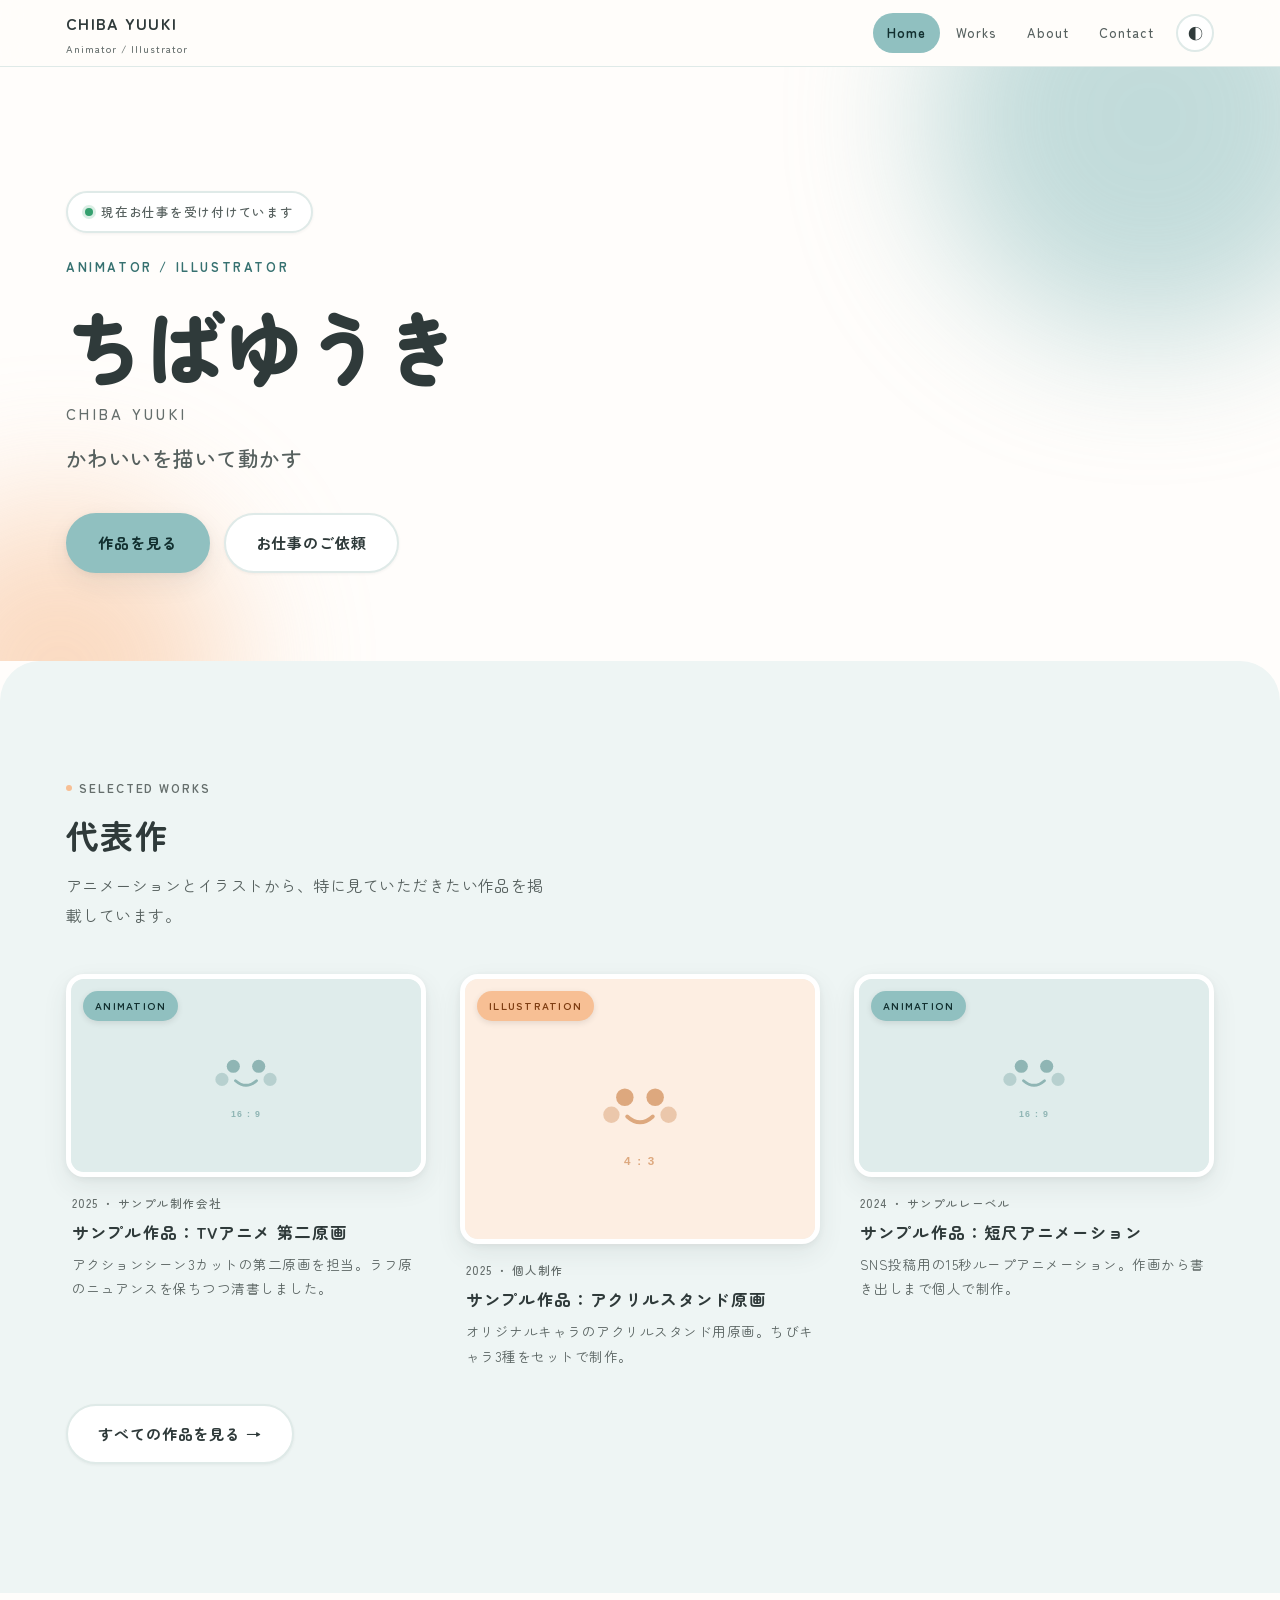
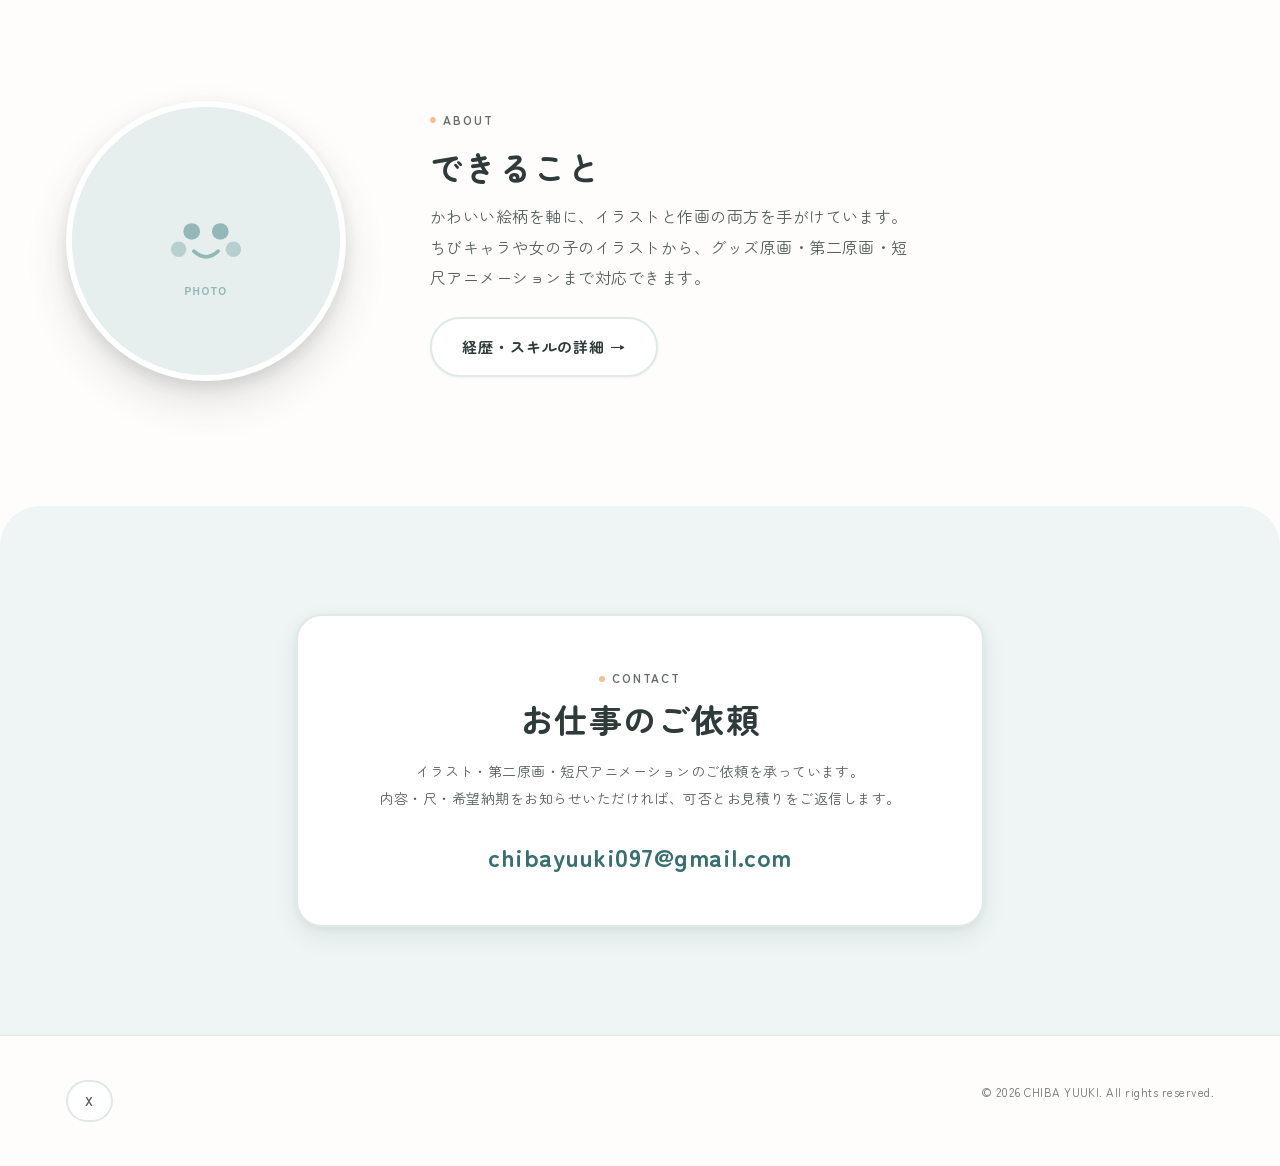
==== index.html @ 4eae8f06 "自己紹介の1段落削除と、スキル欄の見直し - About の「大事にしているのは…」の段落を削除（3段落構成に） - イラスト欄を「ちびキャラ / 女の子イラスト / グッズ原画 / アイコン・SNS" ====
<!DOCTYPE html>
<html lang="ja">
<head>
<meta charset="UTF-8">
<meta name="viewport" content="width=device-width, initial-scale=1">
<title>ちばゆうき | アニメーター・イラストレーター</title>
<meta name="description" content="アニメーター・イラストレーター ちばゆうきのポートフォリオ。ちびキャラ・女の子イラストを軸に、作画とイラストの両面で制作しています。">
<!-- OGP：公開前に URL と画像パスを実際のものへ差し替えてください -->
<meta property="og:type" content="website">
<meta property="og:title" content="ちばゆうき | アニメーター・イラストレーター">
<meta property="og:description" content="ちびキャラ・女の子イラストを軸に、作画とイラストの両面で制作しています。">
<meta property="og:image" content="assets/img/og-image.jpg">
<meta name="twitter:card" content="summary_large_image">
<link rel="preconnect" href="https://fonts.googleapis.com">
<link rel="preconnect" href="https://fonts.gstatic.com" crossorigin>
<link href="https://fonts.googleapis.com/css2?family=Zen+Maru+Gothic:wght@400;500;700;900&display=swap" rel="stylesheet">
<link rel="stylesheet" href="assets/css/style.css">
</head>
<body data-page="home">

<header class="site-header">
  <div class="wrap site-header__inner">
    <a class="logo" href="index.html"><span data-site="name">CHIBA YUUKI</span><small data-site="role">Animator / Illustrator</small></a>
    <div class="header-tools">
      <nav class="nav" id="nav">
        <a href="index.html" aria-current="page">Home</a>
        <a href="works.html">Works</a>
        <a href="about.html">About</a>
        <a href="contact.html">Contact</a>
      </nav>
      <button class="icon-btn" data-action="toggle-theme" aria-label="配色を切り替える" title="配色を切り替える">◐</button>
      <button class="icon-btn nav-toggle" data-action="toggle-nav" aria-label="メニューを開く" aria-expanded="false" aria-controls="nav">≡</button>
    </div>
  </div>
</header>

<main>

  <!-- ===== ヒーロー ===== -->
  <section class="hero">
    <div class="wrap">
      <span class="badge" data-available="true">現在お仕事を受け付けています</span>
      <p class="hero__role" data-site="role">Animator / Illustrator</p>
      <h1 class="hero__name"><span data-site="nameJa">ちばゆうき</span><small data-site="name">CHIBA YUUKI</small></h1>
      <p class="hero__tagline" data-site="tagline">かわいいを描いて動かす</p>
      <div class="hero__actions">
        <a class="btn" href="works.html">作品を見る</a>
        <a class="btn btn--ghost" href="contact.html">お仕事のご依頼</a>
      </div>
    </div>
  </section>

  <!-- ===== 代表作 ===== -->
  <section class="section section--sub">
    <div class="wrap">
      <p class="eyebrow">Selected Works</p>
      <h2 class="section-title">代表作</h2>
      <p class="section-lead">アニメーションとイラストから、特に見ていただきたい作品を掲載しています。</p>
      <div class="grid" id="featured-grid"></div>
      <p style="margin-top:36px"><a class="btn btn--ghost" href="works.html">すべての作品を見る →</a></p>
    </div>
  </section>

  <!-- ===== プロフィール抜粋 ===== -->
  <section class="section">
    <div class="wrap two-col">
      <img class="portrait" src="assets/img/placeholder-1x1.svg" alt="プロフィール写真またはアイコン">
      <div>
        <p class="eyebrow">About</p>
        <h2 class="section-title">できること</h2>
        <p class="section-lead" style="margin-bottom:24px">
          かわいい絵柄を軸に、イラストと作画の両方を手がけています。
          ちびキャラや女の子のイラストから、グッズ原画・第二原画・短尺アニメーションまで対応できます。
        </p>
        <p><a class="btn btn--ghost" href="about.html">経歴・スキルの詳細 →</a></p>
      </div>
    </div>
  </section>

  <!-- ===== 依頼への導線 ===== -->
  <section class="section section--sub">
    <div class="wrap" style="max-width:720px">
      <div class="contact-card" style="text-align:center">
        <p class="eyebrow" style="margin-bottom:6px">Contact</p>
        <h2 class="section-title" style="margin-bottom:14px">お仕事のご依頼</h2>
        <p style="color:var(--fg-muted);font-size:14px">
          イラスト・第二原画・短尺アニメーションのご依頼を承っています。<br>
          内容・尺・希望納期をお知らせいただければ、可否とお見積りをご返信します。
        </p>
        <p style="margin:22px 0 0"><a class="mail" href="mailto:chibayuuki097@gmail.com" data-site="email">chibayuuki097@gmail.com</a></p>
      </div>
    </div>
  </section>

</main>

<footer class="site-footer">
  <div class="wrap site-footer__inner">
    <div class="socials" data-socials></div>
    <p class="copyright">&copy; <span data-year>2026</span> <span data-site="name">CHIBA YUUKI</span>. All rights reserved.</p>
  </div>
</footer>

<script src="assets/js/data.js"></script>
<script src="assets/js/main.js"></script>
</body>
</html>
---- assets/css/style.css ----
/* =====================================================================
   ポートフォリオ雛形 スタイルシート
   ---------------------------------------------------------------------
   配色は下の :root にある変数を書き換えるだけで全体が変わります。
   フォントは Zen Maru Gothic（丸ゴシック）。各HTMLの <head> で読み込み。
   ===================================================================== */

/* ---------- 1. カラートークン（ライト = 既定） ---------- */
:root {
  --bg:            #fffdfb;   /* ほんのり暖かい白 */
  --bg-sub:        #eef5f4;   /* 青緑を薄めたセクション背景 */
  --bg-elev:       #ffffff;
  --fg:            #2f3a3a;   /* 線画の黒に寄せた、青緑がかった濃色 */
  --fg-muted:      #57615f;
  --fg-faint:      #656e6c;
  --border:        #dfeae8;
  --sticker:       #ffffff;   /* 白フチ。作品のステッカー表現に合わせた縁取り */

  /* ★ 差し色。--accent は X のヘッダーから取った実際のブランドカラー。
     用途ごとに濃度を分けている。変えるときは必ずセットで変更すること。
     淡い色をそのまま文字に使うと読めなくなるため（白地で約1.9:1）分離している。 */
  --accent:        #90c0c0;   /* くすんだ青緑：ボタンの塗り、枠線 */
  --accent-text:   #367170;   /* 同系の濃色：リンク・見出しの文字 */
  --accent-fg:     #123030;   /* --accent の上に乗る文字 */
  --accent-2:      #f7bf94;   /* 差し色2：温かいオレンジ（塗り用） */
  --accent-2-text: #7e3d12;   /* 同系の濃色：オレンジの上に乗る文字 */

  --shadow:      0 2px 6px rgba(47,58,58,.06), 0 10px 26px rgba(47,58,58,.08);
  --shadow-lift: 0 6px 14px rgba(47,58,58,.11), 0 20px 40px rgba(47,58,58,.15);

  --font-sans: "Zen Maru Gothic", "Hiragino Maru Gothic ProN", "ヒラギノ丸ゴ ProN",
               "M PLUS Rounded 1c", "Hiragino Kaku Gothic ProN", "Hiragino Sans",
               "Noto Sans JP", Meiryo, sans-serif;

  --max:  1180px;
  --gap:  clamp(18px, 3vw, 34px);
  --radius:      18px;   /* カード・パネル */
  --radius-sm:   12px;   /* 小さめの箱 */
  --radius-pill: 999px;  /* ボタン・タグ */
}

/* ---------- 2. カラートークン（ダーク） ---------- */
@media (prefers-color-scheme: dark) {
  :root:not([data-theme="light"]) {
    --bg:            #1d2323;
    --bg-sub:        #252d2d;
    --bg-elev:       #2a3333;
    --fg:            #eef4f3;
    --fg-muted:      #b3c0be;
    --fg-faint:      #93a09e;
    --border:        #3a4544;
    --sticker:       #ffffff;
    --accent:        #7fb2b2;
    --accent-text:   #9ed0cf;
    --accent-fg:     #123030;
    --accent-2:      #f0b787;
    --accent-2-text: #3d1c05;
    --shadow:      0 2px 6px rgba(0,0,0,.32), 0 10px 26px rgba(0,0,0,.40);
    --shadow-lift: 0 6px 14px rgba(0,0,0,.38), 0 20px 40px rgba(0,0,0,.48);
  }
}
:root[data-theme="dark"] {
  --bg:            #1d2323;
  --bg-sub:        #252d2d;
  --bg-elev:       #2a3333;
  --fg:            #eef4f3;
  --fg-muted:      #b3c0be;
  --fg-faint:      #93a09e;
  --border:        #3a4544;
  --sticker:       #ffffff;
  --accent:        #7fb2b2;
  --accent-text:   #9ed0cf;
  --accent-fg:     #123030;
  --accent-2:      #f0b787;
  --accent-2-text: #3d1c05;
  --shadow:      0 2px 6px rgba(0,0,0,.32), 0 10px 26px rgba(0,0,0,.40);
  --shadow-lift: 0 6px 14px rgba(0,0,0,.38), 0 20px 40px rgba(0,0,0,.48);
}

/* ---------- 3. ベース ---------- */
*, *::before, *::after { box-sizing: border-box; }
html { scroll-behavior: smooth; -webkit-text-size-adjust: 100%; }
body {
  margin: 0;
  background: var(--bg);
  color: var(--fg);
  font-family: var(--font-sans);
  font-size: 16px;
  font-weight: 400;
  line-height: 1.9;
  letter-spacing: .03em;
  -webkit-font-smoothing: antialiased;
  display: flex;
  flex-direction: column;
  min-height: 100vh;
}
main { flex: 1; }
img, video { max-width: 100%; height: auto; display: block; }
a { color: inherit; text-decoration: none; }
h1, h2, h3, h4 { line-height: 1.45; letter-spacing: .04em; margin: 0; font-weight: 700; }
p { margin: 0 0 1.3em; }
ul, ol { margin: 0; padding: 0; list-style: none; }
:focus-visible { outline: 2.5px solid var(--accent-text); outline-offset: 3px; border-radius: 4px; }

.wrap { width: 100%; max-width: var(--max); margin-inline: auto; padding-inline: 16px; }
.section { padding-block: clamp(60px, 9vw, 108px); }
/* 淡水色のセクションは上の角を丸めて、紙を重ねたような見え方にする */
.section--sub { background: var(--bg-sub); border-radius: 40px 40px 0 0; }

.eyebrow {
  display: inline-flex; align-items: center; gap: 7px;
  font-size: 12px; letter-spacing: .16em; text-transform: uppercase;
  color: var(--fg-faint); margin: 0 0 12px; font-weight: 700;
}
.eyebrow::before {
  content: ""; width: 6px; height: 6px; border-radius: 50%;
  background: var(--accent-2); flex: none;
}
.section-title { font-size: clamp(23px, 3.4vw, 33px); margin: 0 0 10px; }
.section-lead { color: var(--fg-muted); max-width: 60ch; margin: 0 0 clamp(28px,4vw,44px); }

/* ---------- ボタン ---------- */
.btn {
  display: inline-flex; align-items: center; gap: 8px;
  padding: 14px 30px; border-radius: var(--radius-pill);
  border: 2px solid var(--accent); background: var(--accent); color: var(--accent-fg);
  font-family: inherit; font-size: 15px; font-weight: 700; letter-spacing: .06em;
  box-shadow: var(--shadow);
  cursor: pointer; transition: transform .22s cubic-bezier(.34,1.3,.5,1), box-shadow .22s;
}
.btn:hover { transform: translateY(-3px); box-shadow: var(--shadow-lift); }
.btn:active { transform: translateY(-1px); }
.btn--ghost {
  background: var(--bg-elev); color: var(--fg); border-color: var(--border);
  box-shadow: 0 1px 3px rgba(47,58,58,.06);
}
.btn--ghost:hover { border-color: var(--accent); box-shadow: var(--shadow); }

/* ---------- 4. ヘッダー ---------- */
.site-header {
  position: sticky; top: 0; z-index: 50;
  background: var(--bg);
  border-bottom: 1px solid var(--border);
}
@supports (backdrop-filter: blur(1px)) {
  .site-header {
    background: color-mix(in srgb, var(--bg) 82%, transparent);
    backdrop-filter: saturate(170%) blur(14px);
  }
}
.site-header__inner {
  display: flex; align-items: center; justify-content: space-between;
  gap: 16px; height: 66px;
}
.logo { font-size: 16px; font-weight: 700; letter-spacing: .08em; }
.logo small { display: block; font-size: 10px; letter-spacing: .1em; color: var(--fg-faint); font-weight: 500; }
.header-tools { display: flex; align-items: center; gap: 8px; }
.nav { display: flex; align-items: center; gap: 2px; }
.nav a {
  padding: 8px 14px; font-size: 13px; font-weight: 500; letter-spacing: .08em;
  color: var(--fg-muted); border-radius: var(--radius-pill); transition: color .18s, background .18s;
}
.nav a:hover { color: var(--accent-text); background: var(--bg-sub); }
.nav a[aria-current="page"] { color: var(--accent-fg); background: var(--accent); font-weight: 700; }
.icon-btn {
  display: grid; place-items: center; width: 38px; height: 38px; flex: none;
  border: 2px solid var(--border); border-radius: 50%;
  background: var(--bg-elev); color: var(--fg); cursor: pointer; font-size: 15px; line-height: 1;
  transition: border-color .18s, transform .18s;
}
.icon-btn:hover { border-color: var(--accent); transform: rotate(-12deg); }
.nav-toggle { display: none; }
.nav-toggle:hover { transform: none; }

@media (max-width: 720px) {
  .nav-toggle { display: grid; }
  .nav {
    position: fixed; inset: 66px 0 auto 0;
    flex-direction: column; align-items: stretch; gap: 4px;
    background: var(--bg); border-bottom: 1px solid var(--border);
    border-radius: 0 0 26px 26px;
    padding: 14px 16px 22px; box-shadow: var(--shadow-lift);
    transform: translateY(-10px); opacity: 0; pointer-events: none; transition: .22s;
  }
  .nav[data-open="true"] { transform: none; opacity: 1; pointer-events: auto; }
  .nav a { padding: 14px 18px; font-size: 15px; border-radius: var(--radius-sm); }
}

/* ---------- 5. ヒーロー ---------- */
.hero {
  position: relative; overflow: hidden;
  padding-block: clamp(56px, 11vw, 124px) clamp(48px, 8vw, 88px);
}
/* 背景のふんわりした光。水色とピンクを1つずつ置く */
.hero::before, .hero::after {
  content: ""; position: absolute; border-radius: 50%;
  filter: blur(70px); opacity: .55; pointer-events: none;
}
.hero::before { width: 440px; height: 440px; background: var(--accent);   top: -170px; right: -90px; }
.hero::after  { width: 340px; height: 340px; background: var(--accent-2); bottom: -180px; left: -110px; }
@media (prefers-color-scheme: dark) {
  :root:not([data-theme="light"]) .hero::before,
  :root:not([data-theme="light"]) .hero::after { opacity: .26; }
}
:root[data-theme="dark"] .hero::before,
:root[data-theme="dark"] .hero::after { opacity: .26; }
.hero > .wrap { position: relative; z-index: 1; }

.hero__name { font-size: clamp(36px, 8.5vw, 78px); line-height: 1.2; letter-spacing: .02em; margin: 0 0 16px; font-weight: 900; }
.hero__name small {
  display: block; font-size: clamp(12px, 1.7vw, 15px); letter-spacing: .22em;
  color: var(--fg-faint); font-weight: 500; margin-top: 12px;
}
.hero__role {
  font-size: 13px; letter-spacing: .2em; text-transform: uppercase;
  color: var(--accent-text); font-weight: 700; margin: 0 0 20px;
}
.hero__tagline { font-size: clamp(17px, 2.3vw, 21px); color: var(--fg-muted); max-width: 46ch; margin: 0 0 34px; font-weight: 500; }
.hero__actions { display: flex; flex-wrap: wrap; gap: 14px; }
.badge {
  display: inline-flex; align-items: center; gap: 8px;
  font-size: 12.5px; font-weight: 500; letter-spacing: .06em; color: var(--fg-muted);
  background: var(--bg-elev); border: 2px solid var(--border);
  border-radius: var(--radius-pill); padding: 7px 17px; margin-bottom: 22px;
  box-shadow: 0 1px 3px rgba(47,58,58,.06);
}
.badge::before {
  content: ""; width: 8px; height: 8px; border-radius: 50%; background: #35a06f; flex: none;
  box-shadow: 0 0 0 3px rgba(53,160,111,.18);
}
.badge[data-available="false"]::before { background: var(--fg-faint); box-shadow: none; }

/* ---------- 6. 作品グリッド ---------- */
.filters { display: flex; flex-wrap: wrap; gap: 9px; margin-bottom: 30px; }
.filter {
  padding: 9px 21px; font-size: 13.5px; font-weight: 700; letter-spacing: .06em; font-family: inherit;
  border: 2px solid var(--border); border-radius: var(--radius-pill);
  background: var(--bg-elev); color: var(--fg-muted); cursor: pointer;
  transition: transform .2s cubic-bezier(.34,1.3,.5,1), border-color .2s, color .2s;
}
.filter:hover { color: var(--accent-text); border-color: var(--accent); transform: translateY(-2px); }
.filter[aria-pressed="true"] {
  background: var(--accent); color: var(--accent-fg); border-color: var(--accent);
  box-shadow: var(--shadow);
}

.grid { display: grid; gap: var(--gap); grid-template-columns: repeat(auto-fill, minmax(min(100%, 320px), 1fr)); }

.card { display: block; transition: transform .28s cubic-bezier(.34,1.25,.5,1); }
.card:hover { transform: translateY(-6px); }
.card__media {
  position: relative; overflow: hidden; border-radius: var(--radius);
  background: var(--bg-sub); aspect-ratio: 16 / 9;
  border: 5px solid var(--sticker);
  box-shadow: var(--shadow);
  transition: border-color .25s, box-shadow .25s;
}
.card:hover .card__media { border-color: var(--accent); box-shadow: var(--shadow-lift); }
.card[data-category="illustration"] .card__media { aspect-ratio: 4 / 3; }
.card__media img, .card__media video {
  width: 100%; height: 100%; object-fit: cover;
  transition: transform .55s cubic-bezier(.2,.7,.3,1);
}
.card__media video { position: absolute; inset: 0; opacity: 0; transition: opacity .3s; }
.card:hover .card__media img, .card:focus-visible .card__media img { transform: scale(1.05); }
.card:hover .card__media video[data-ready="true"] { opacity: 1; }
.card__type {
  position: absolute; left: 12px; top: 12px; z-index: 2;
  font-size: 10.5px; letter-spacing: .12em; font-weight: 700; text-transform: uppercase;
  background: var(--accent); color: var(--accent-fg);
  padding: 5px 12px; border-radius: var(--radius-pill);
  box-shadow: 0 2px 6px rgba(0,0,0,.10);
}
.card[data-category="illustration"] .card__type { background: var(--accent-2); color: var(--accent-2-text); }
.card__body { padding: 16px 6px 0; }
.card__meta { font-size: 11.5px; letter-spacing: .08em; color: var(--fg-faint); margin: 0 0 6px; font-weight: 500; }
.card__title { font-size: 16.5px; margin: 0 0 7px; transition: color .18s; }
.card:hover .card__title { color: var(--accent-text); }
.card__summary { font-size: 13.5px; color: var(--fg-muted); line-height: 1.8; margin: 0; }

.empty { color: var(--fg-muted); padding: 40px 0; }

/* ---------- 7. 作品詳細 ---------- */
.detail__head { padding-block: clamp(32px, 6vw, 60px) 28px; }
.back {
  display: inline-block; font-size: 13px; font-weight: 700; letter-spacing: .08em;
  color: var(--fg-muted); margin-bottom: 22px;
  padding: 7px 18px; border-radius: var(--radius-pill);
  background: var(--bg-sub); transition: color .18s, transform .18s;
}
.back:hover { color: var(--accent-text); transform: translateX(-3px); }
.detail__title { font-size: clamp(26px, 4.6vw, 44px); margin: 0 0 16px; font-weight: 900; }
.detail__tags { display: flex; flex-wrap: wrap; gap: 8px; margin-top: 20px; }
.tag {
  font-size: 11.5px; font-weight: 500; letter-spacing: .06em; color: var(--fg-muted);
  background: var(--bg-sub); border-radius: var(--radius-pill); padding: 5px 14px;
}

.player {
  position: relative; width: 100%; aspect-ratio: 16 / 9; background: #000;
  border-radius: var(--radius); overflow: hidden;
  border: 5px solid var(--sticker); box-shadow: var(--shadow);
}
.player iframe, .player video { position: absolute; inset: 0; width: 100%; height: 100%; border: 0; }
.player--empty {
  display: grid; place-items: center; background: var(--bg-sub);
  color: var(--fg-faint); font-size: 13px; text-align: center; padding: 20px;
}

.detail__layout { display: grid; gap: clamp(28px, 5vw, 56px); grid-template-columns: minmax(0,1fr); align-items: start; }
@media (min-width: 900px) { .detail__layout { grid-template-columns: minmax(0,1fr) 290px; } }

.spec {
  margin: 0; background: var(--bg-sub);
  border-radius: var(--radius); padding: 8px 22px;
}
.spec > div {
  display: grid; grid-template-columns: 92px 1fr; gap: 12px;
  padding: 14px 0; border-bottom: 1px solid var(--border); font-size: 14px;
}
.spec > div:last-child { border-bottom: 0; }
.spec dt { color: var(--fg-faint); font-size: 12px; letter-spacing: .08em; margin: 0; font-weight: 700; }
.spec dd { margin: 0; }

.stills { display: grid; gap: 16px; margin-top: 30px; }
.stills img { width: 100%; border-radius: var(--radius); border: 5px solid var(--sticker); box-shadow: var(--shadow); }

.credit { font-size: 11.5px; color: var(--fg-faint); margin-top: 30px; }

.pager {
  display: flex; justify-content: space-between; gap: 16px;
  border-top: 1px solid var(--border); padding-top: 26px;
  margin-top: clamp(40px, 6vw, 72px); font-size: 13.5px; font-weight: 500;
}
.pager a { color: var(--fg-muted); transition: color .18s; }
.pager a:hover { color: var(--accent-text); }

/* ---------- 8. プロフィール / 連絡 ---------- */
.two-col { display: grid; gap: clamp(28px, 5vw, 64px); grid-template-columns: minmax(0,1fr); align-items: start; }
@media (min-width: 860px) { .two-col { grid-template-columns: 300px minmax(0,1fr); } }

/* 丸いプロフィール画像。四角より柔らかく見える */
.portrait {
  width: 100%; max-width: 280px; aspect-ratio: 1; object-fit: cover;
  border-radius: 50%; border: 6px solid var(--sticker);
  background: var(--bg-sub); box-shadow: var(--shadow-lift);
}

.skill-group { margin-bottom: 28px; }
.skill-group h3 {
  font-size: 12px; letter-spacing: .12em; color: var(--fg-faint);
  margin: 0 0 12px; text-transform: uppercase; font-weight: 700;
}
.chips { display: flex; flex-wrap: wrap; gap: 9px; }
.chip {
  font-size: 13.5px; font-weight: 500;
  border: 2px solid var(--border); border-radius: var(--radius-pill);
  padding: 7px 17px; background: var(--bg-elev);
  transition: border-color .18s, transform .18s;
}
.chip:hover { border-color: var(--accent); transform: translateY(-2px); }

.timeline li {
  display: grid; grid-template-columns: 92px 1fr; gap: 16px;
  padding: 16px 0; border-bottom: 1px solid var(--border); font-size: 14px;
}
.timeline li:last-child { border-bottom: 0; }
.timeline b { color: var(--accent-text); font-weight: 700; font-size: 13px; letter-spacing: .06em; }

.contact-card {
  border: 2px solid var(--border); border-radius: 26px;
  background: var(--bg-elev); padding: clamp(26px, 4vw, 44px); box-shadow: var(--shadow);
}
.mail {
  display: inline-block;
  font-size: clamp(16px, 2.8vw, 25px); font-weight: 700; word-break: break-all;
  color: var(--accent-text); transition: transform .2s;
}
.mail:hover { transform: translateY(-2px); }
.steps { counter-reset: s; margin-top: 10px; }
.steps li { counter-increment: s; position: relative; padding-left: 46px; margin-bottom: 20px; color: var(--fg-muted); font-size: 14px; }
.steps li::before {
  content: counter(s); position: absolute; left: 0; top: 2px;
  width: 30px; height: 30px; display: grid; place-items: center;
  border-radius: 50%; background: var(--accent-2); color: var(--accent-2-text);
  font-size: 13px; font-weight: 700;
}
.steps li b { color: var(--fg); display: block; font-size: 15px; }

.note {
  font-size: 13.5px; color: var(--fg-muted);
  background: var(--bg-sub); border-radius: var(--radius-sm);
  padding: 14px 18px;
}

/* ---------- 9. フッター ---------- */
.site-footer { border-top: 1px solid var(--border); padding-block: 44px; }
.site-footer__inner { display: flex; flex-wrap: wrap; gap: 18px; justify-content: space-between; align-items: center; }
.socials { display: flex; flex-wrap: wrap; gap: 8px; }
.socials a {
  font-size: 12.5px; font-weight: 700; letter-spacing: .06em; color: var(--fg-muted);
  border: 2px solid var(--border); border-radius: var(--radius-pill); padding: 7px 17px;
  background: var(--bg-elev);
  transition: color .18s, border-color .18s, transform .18s;
}
.socials a:hover { color: var(--accent-text); border-color: var(--accent); transform: translateY(-2px); }
.copyright { font-size: 11.5px; color: var(--fg-faint); }

@media (prefers-reduced-motion: reduce) {
  *, *::before, *::after { animation-duration: .01ms !important; transition-duration: .01ms !important; scroll-behavior: auto !important; }
}
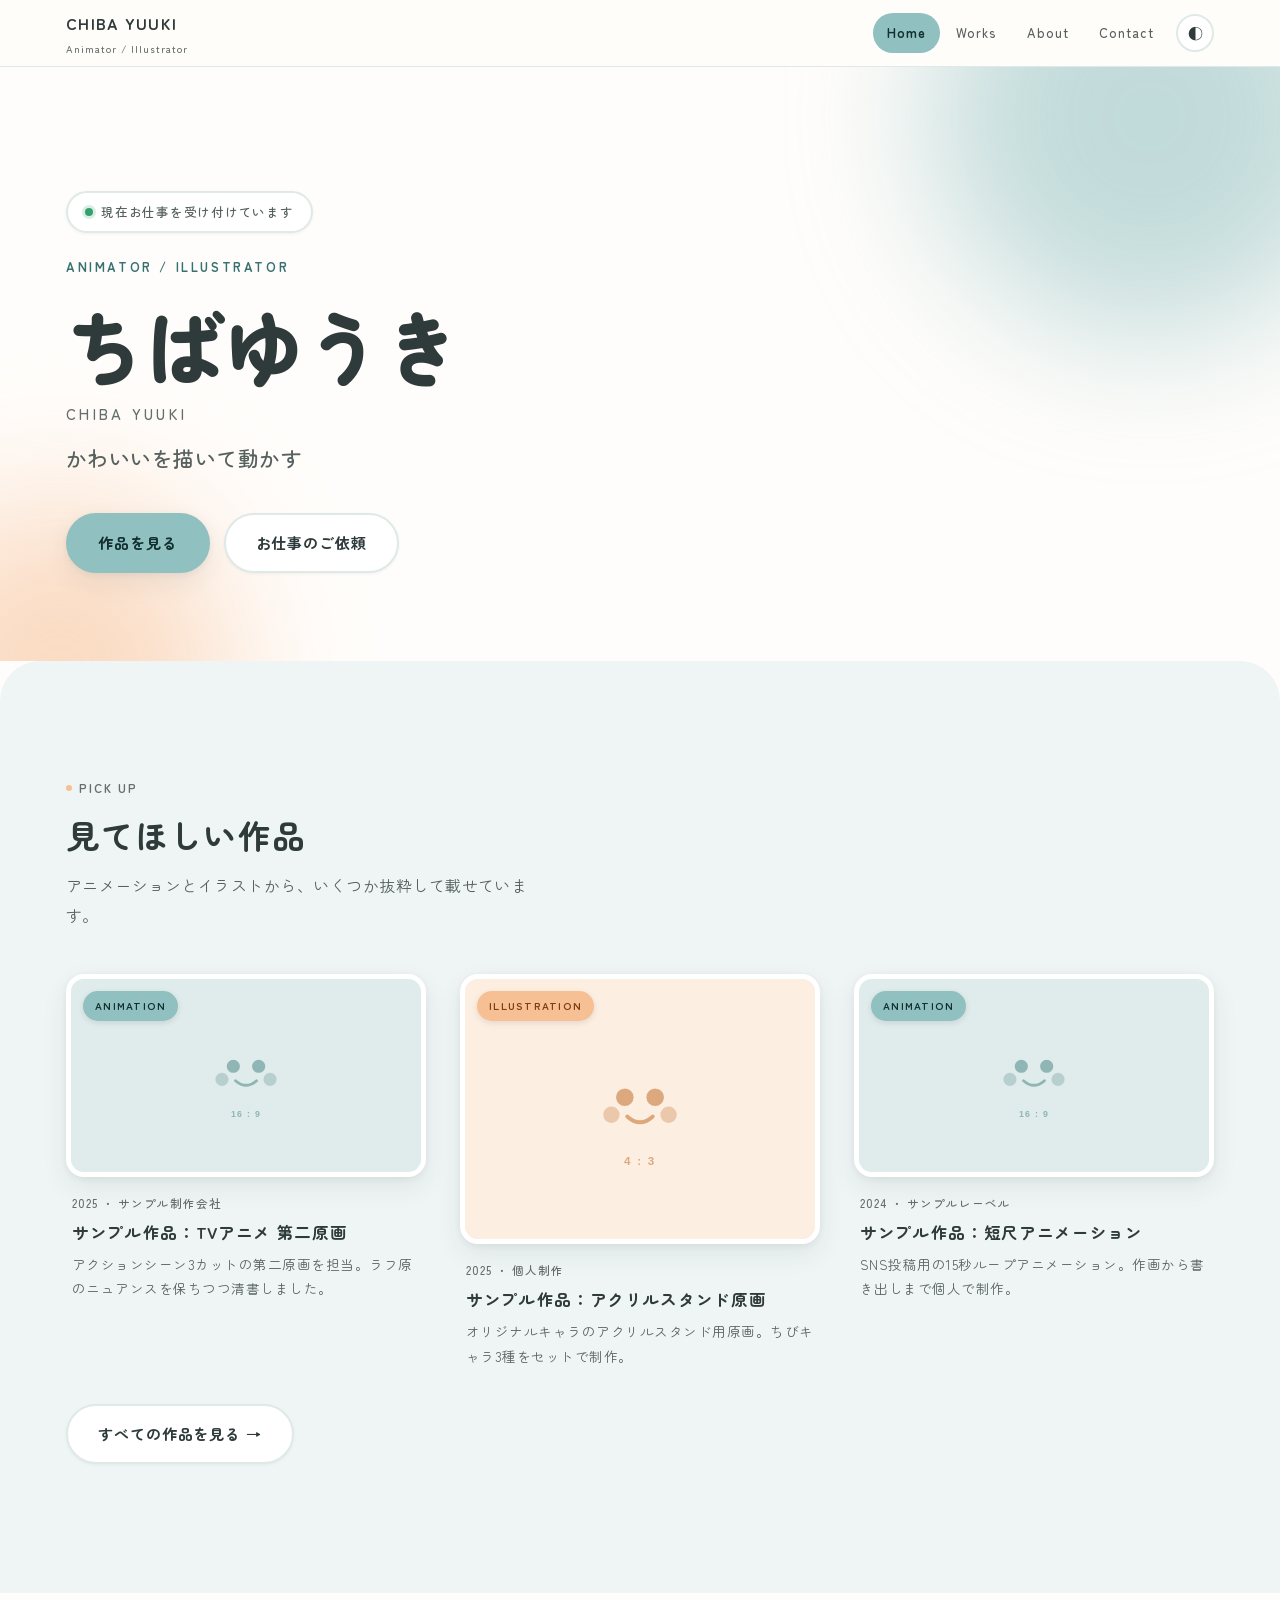
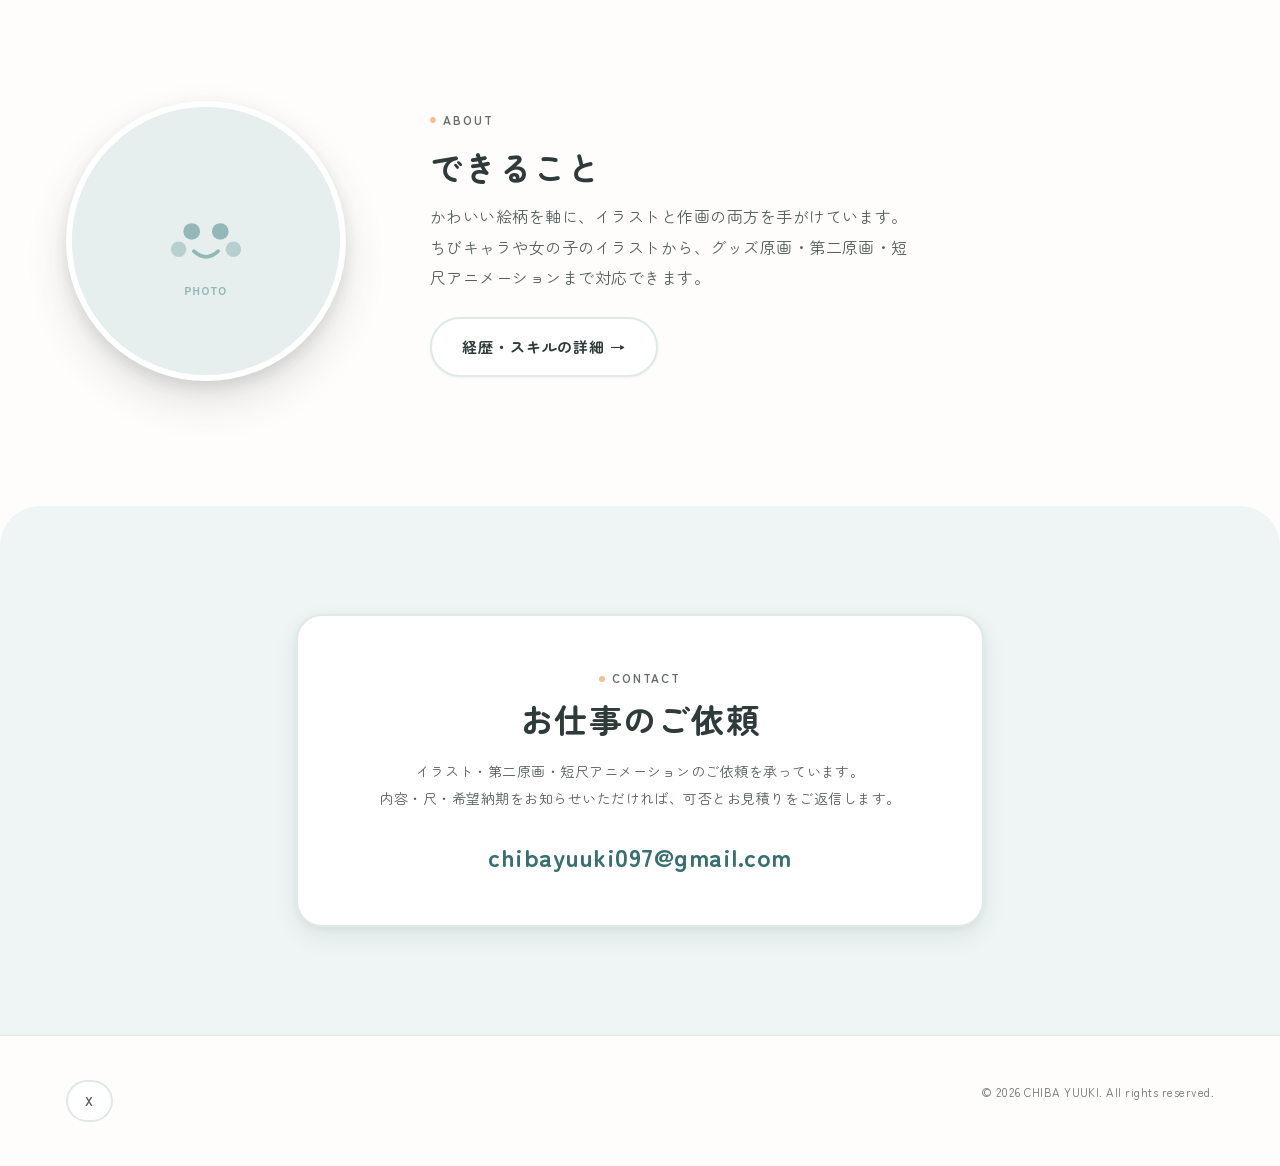
==== commit 2919d363: "トップの「代表作」を「見てほしい作品」に変更 「代表作」は自己評価を含む言い方で、独立直後には座りが悪いため、 評価をせずに読み手へ語りかける言い方に変えた。  - 見出し：代表作 → 見てほしい作品" ====
--- a/index.html
+++ b/index.html
@@ -50,12 +50,12 @@
     </div>
   </section>
 
-  <!-- ===== 代表作 ===== -->
+  <!-- ===== 見てほしい作品 ===== -->
   <section class="section section--sub">
     <div class="wrap">
-      <p class="eyebrow">Selected Works</p>
-      <h2 class="section-title">代表作</h2>
-      <p class="section-lead">アニメーションとイラストから、特に見ていただきたい作品を掲載しています。</p>
+      <p class="eyebrow">Pick Up</p>
+      <h2 class="section-title">見てほしい作品</h2>
+      <p class="section-lead">アニメーションとイラストから、いくつか抜粋して載せています。</p>
       <div class="grid" id="featured-grid"></div>
       <p style="margin-top:36px"><a class="btn btn--ghost" href="works.html">すべての作品を見る →</a></p>
     </div>
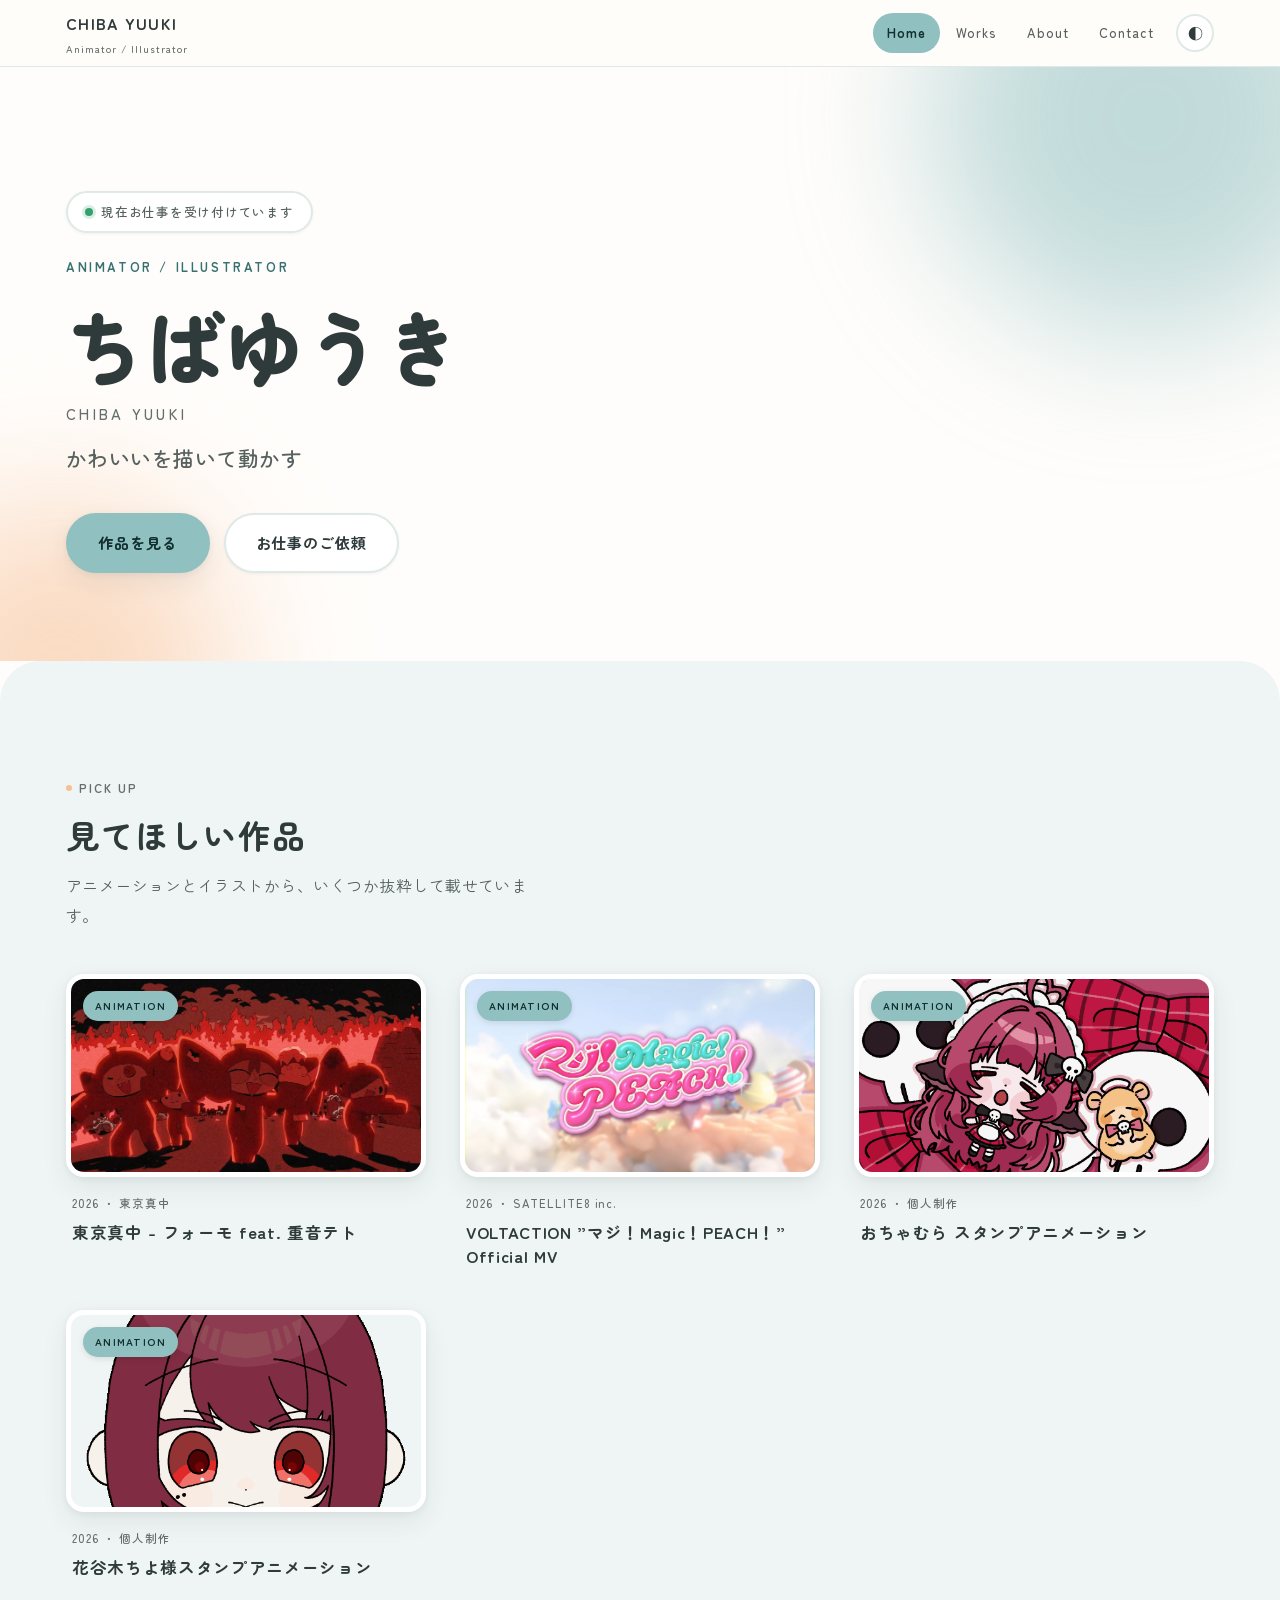
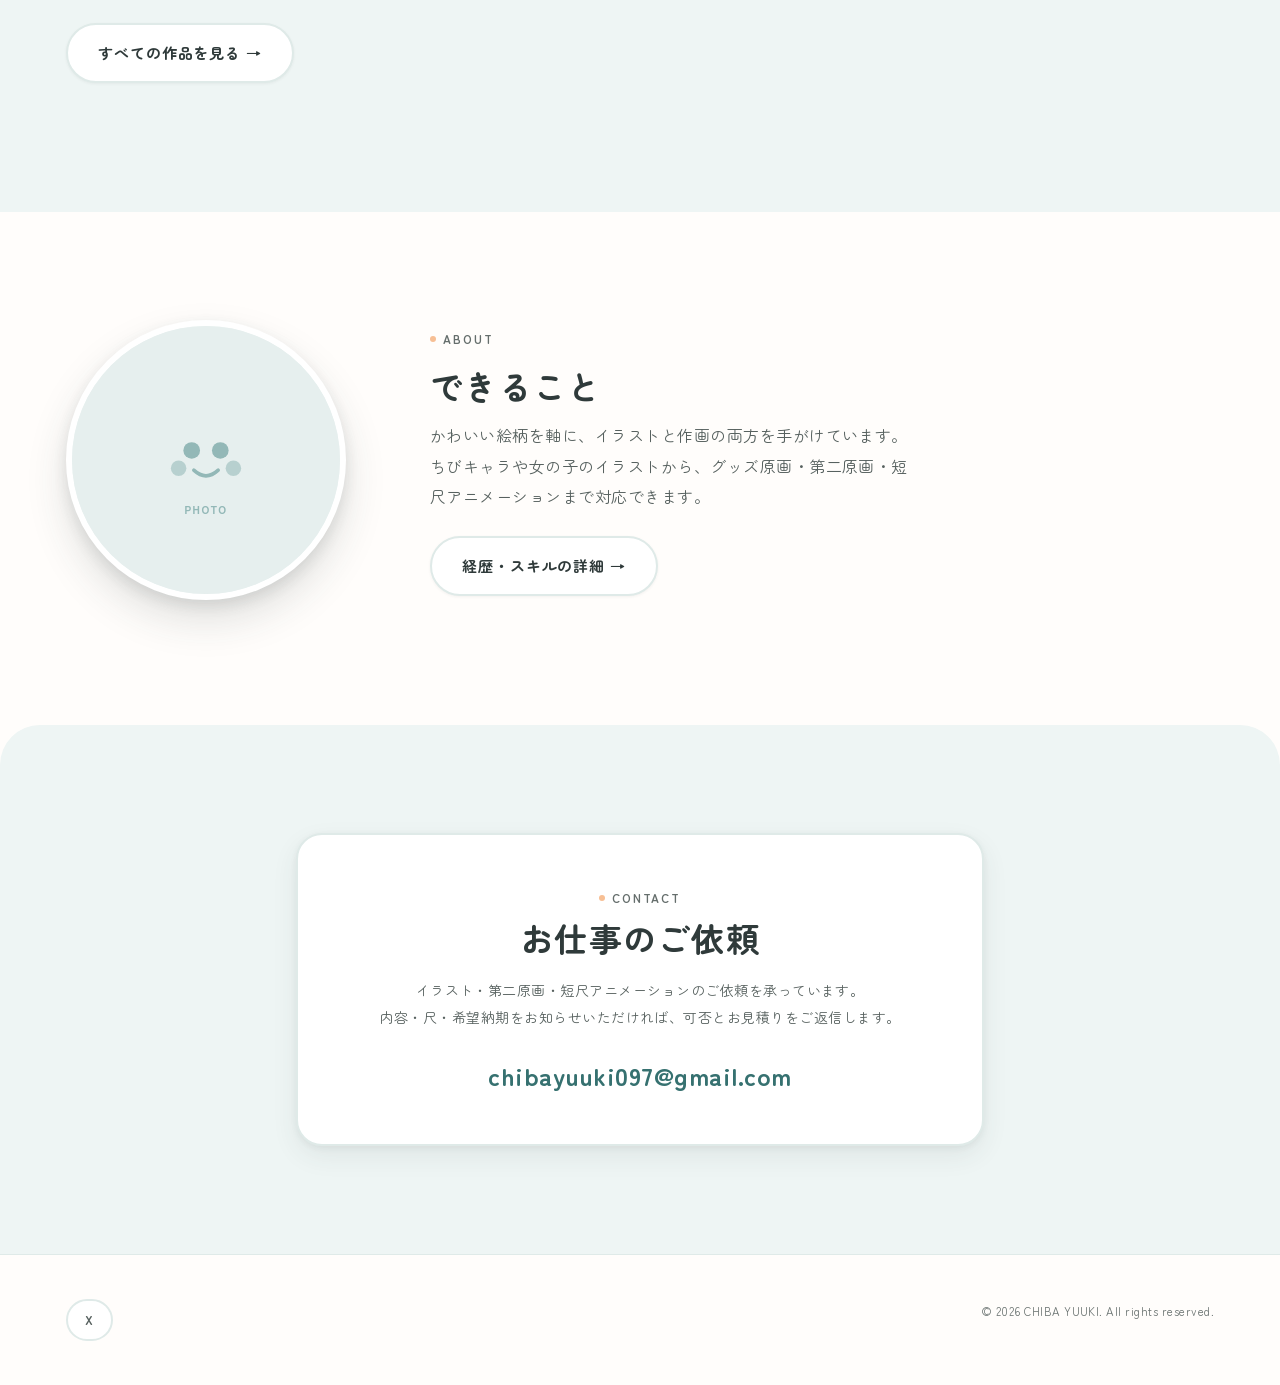
==== commit 746aed61: "Cloudflare Pagesでの公開に伴いOGPのURLを絶対パスに更新 https://portfolio-site-a9y.pages.dev で公開されたため、index.html の og" ====
--- a/index.html
+++ b/index.html
@@ -5,11 +5,12 @@
 <meta name="viewport" content="width=device-width, initial-scale=1">
 <title>ちばゆうき | アニメーター・イラストレーター</title>
 <meta name="description" content="アニメーター・イラストレーター ちばゆうきのポートフォリオ。ちびキャラ・女の子イラストを軸に、作画とイラストの両面で制作しています。">
-<!-- OGP：公開前に URL と画像パスを実際のものへ差し替えてください -->
+<!-- OGP：独自ドメインを設定したら og:url と og:image をそちらに差し替える -->
 <meta property="og:type" content="website">
+<meta property="og:url" content="https://portfolio-site-a9y.pages.dev/">
 <meta property="og:title" content="ちばゆうき | アニメーター・イラストレーター">
 <meta property="og:description" content="ちびキャラ・女の子イラストを軸に、作画とイラストの両面で制作しています。">
-<meta property="og:image" content="assets/img/og-image.jpg">
+<meta property="og:image" content="https://portfolio-site-a9y.pages.dev/assets/img/og-image.jpg">
 <meta name="twitter:card" content="summary_large_image">
 <link rel="preconnect" href="https://fonts.googleapis.com">
 <link rel="preconnect" href="https://fonts.gstatic.com" crossorigin>
--- a/assets/css/style.css
+++ b/assets/css/style.css
@@ -261,6 +261,8 @@
   width: 100%; height: 100%; object-fit: cover;
   transition: transform .55s cubic-bezier(.2,.7,.3,1);
 }
+/* イラストは縦長の全身絵が多く、中央切り抜きだと顔が切れるため上寄せにする */
+.card[data-category="illustration"] .card__media img { object-position: top; }
 .card__media video { position: absolute; inset: 0; opacity: 0; transition: opacity .3s; }
 .card:hover .card__media img, .card:focus-visible .card__media img { transform: scale(1.05); }
 .card:hover .card__media video[data-ready="true"] { opacity: 1; }
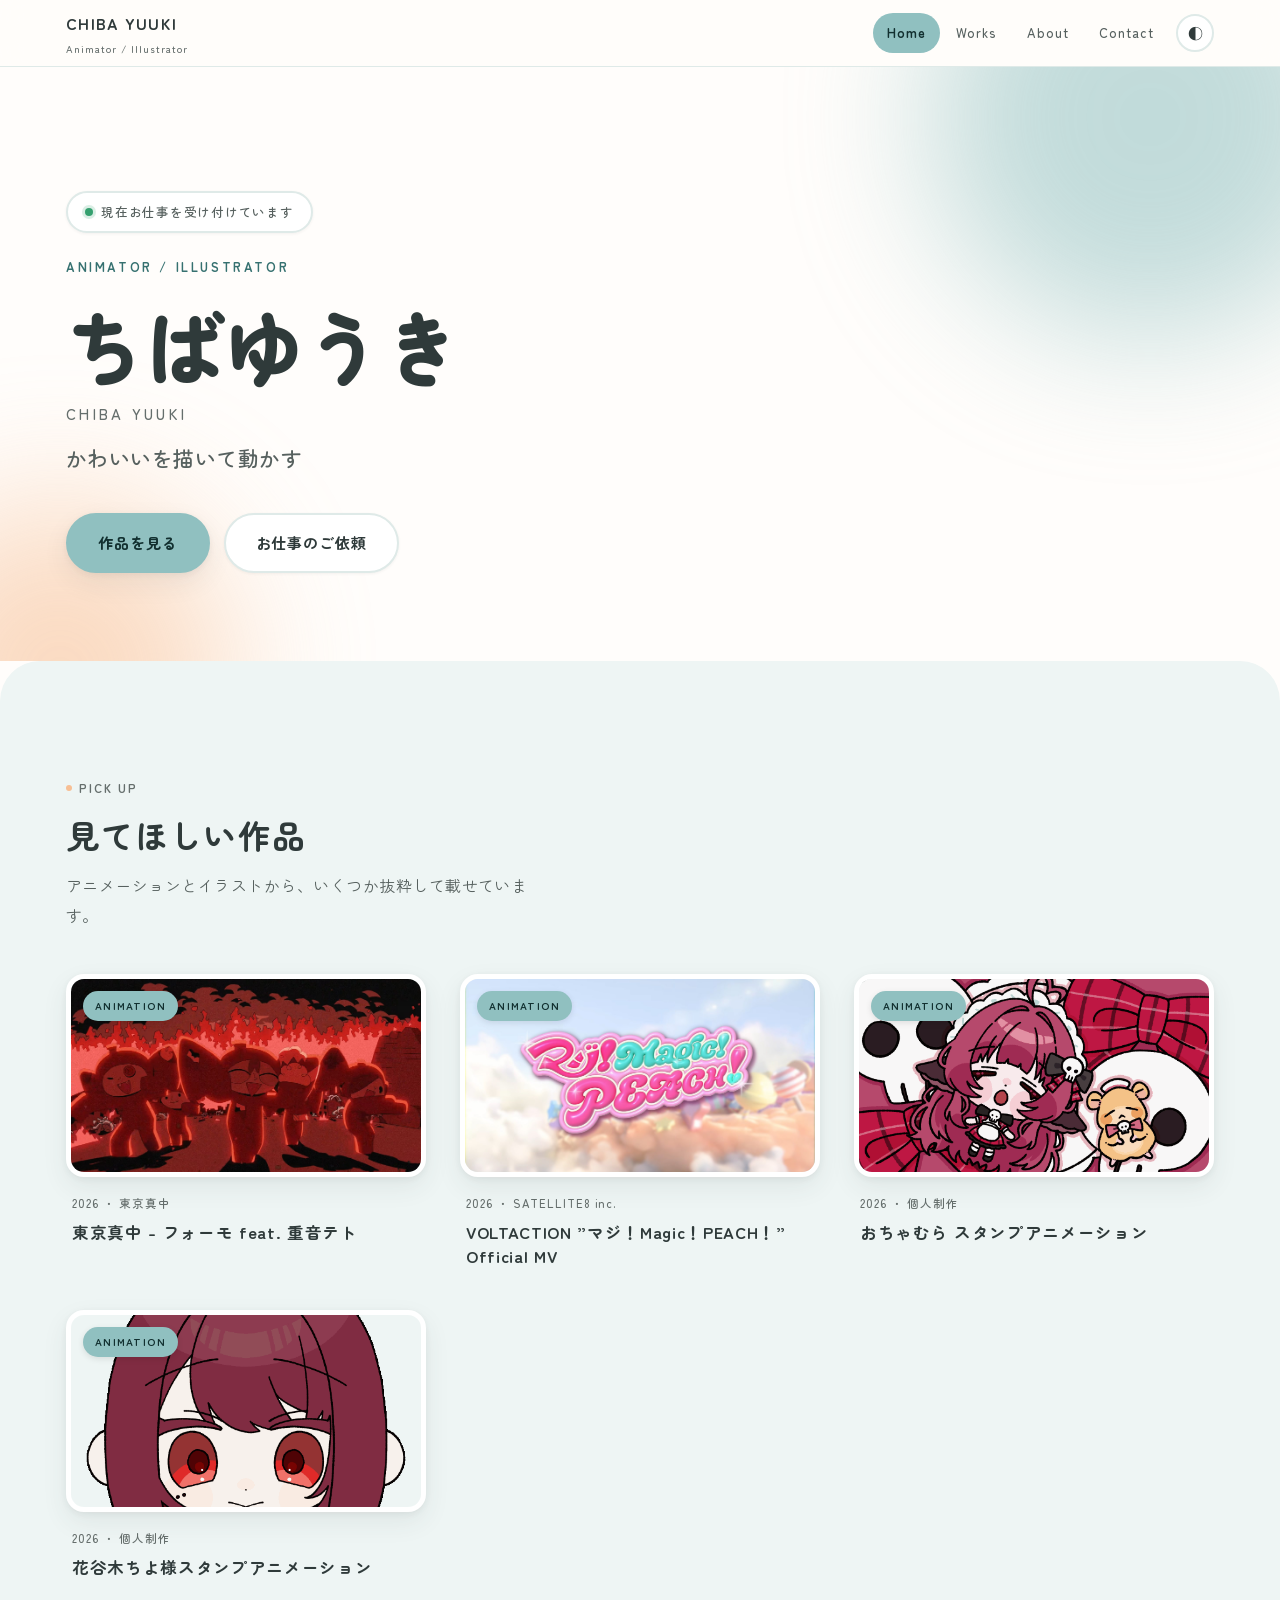
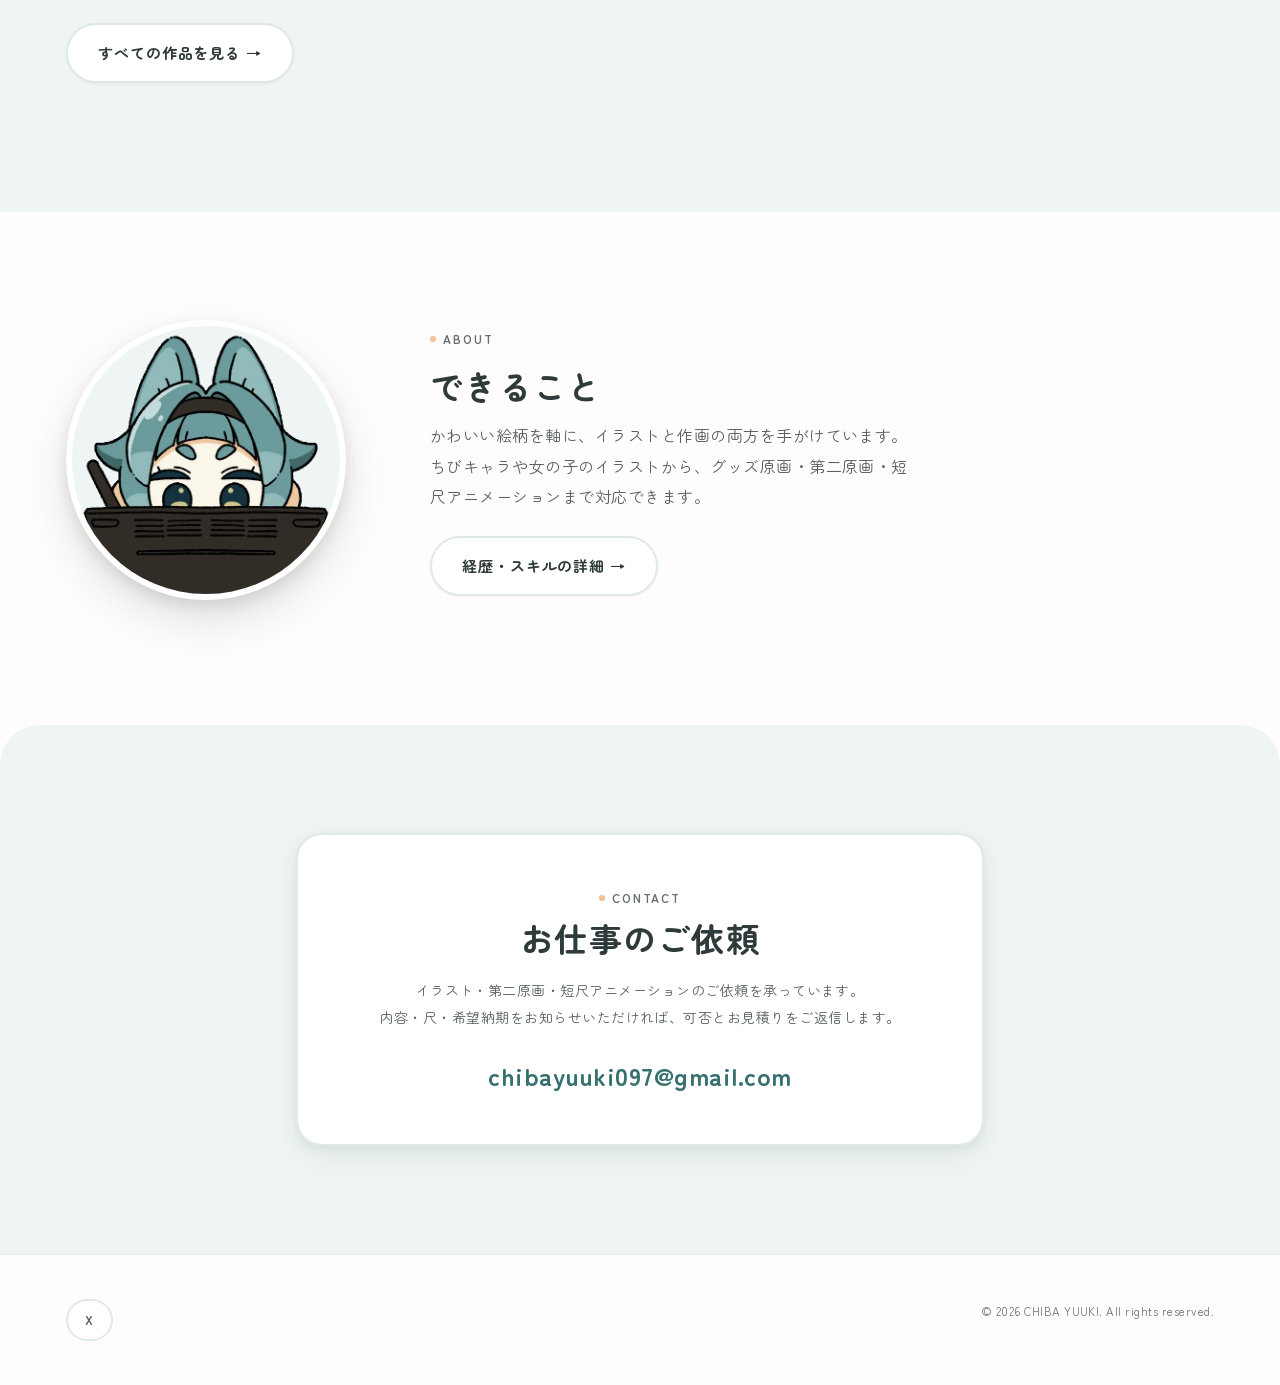
==== commit 8e956a62: "トップページのAbout欄のプロフィール画像も差し替え Aboutページだけ差し替えて、トップページ側のプレースホルダーが 残っていたため、同じプロフィール画像に揃えた。" ====
--- a/index.html
+++ b/index.html
@@ -7,10 +7,10 @@
 <meta name="description" content="アニメーター・イラストレーター ちばゆうきのポートフォリオ。ちびキャラ・女の子イラストを軸に、作画とイラストの両面で制作しています。">
 <!-- OGP：独自ドメインを設定したら og:url と og:image をそちらに差し替える -->
 <meta property="og:type" content="website">
-<meta property="og:url" content="https://portfolio-site-a9y.pages.dev/">
+<meta property="og:url" content="https://chiba-yuuki.pages.dev/">
 <meta property="og:title" content="ちばゆうき | アニメーター・イラストレーター">
 <meta property="og:description" content="ちびキャラ・女の子イラストを軸に、作画とイラストの両面で制作しています。">
-<meta property="og:image" content="https://portfolio-site-a9y.pages.dev/assets/img/og-image.jpg">
+<meta property="og:image" content="https://chiba-yuuki.pages.dev/assets/img/og-image.jpg">
 <meta name="twitter:card" content="summary_large_image">
 <link rel="preconnect" href="https://fonts.googleapis.com">
 <link rel="preconnect" href="https://fonts.gstatic.com" crossorigin>
@@ -65,7 +65,7 @@
   <!-- ===== プロフィール抜粋 ===== -->
   <section class="section">
     <div class="wrap two-col">
-      <img class="portrait" src="assets/img/placeholder-1x1.svg" alt="プロフィール写真またはアイコン">
+      <img class="portrait" src="assets/img/profile.png" alt="プロフィール写真またはアイコン">
       <div>
         <p class="eyebrow">About</p>
         <h2 class="section-title">できること</h2>
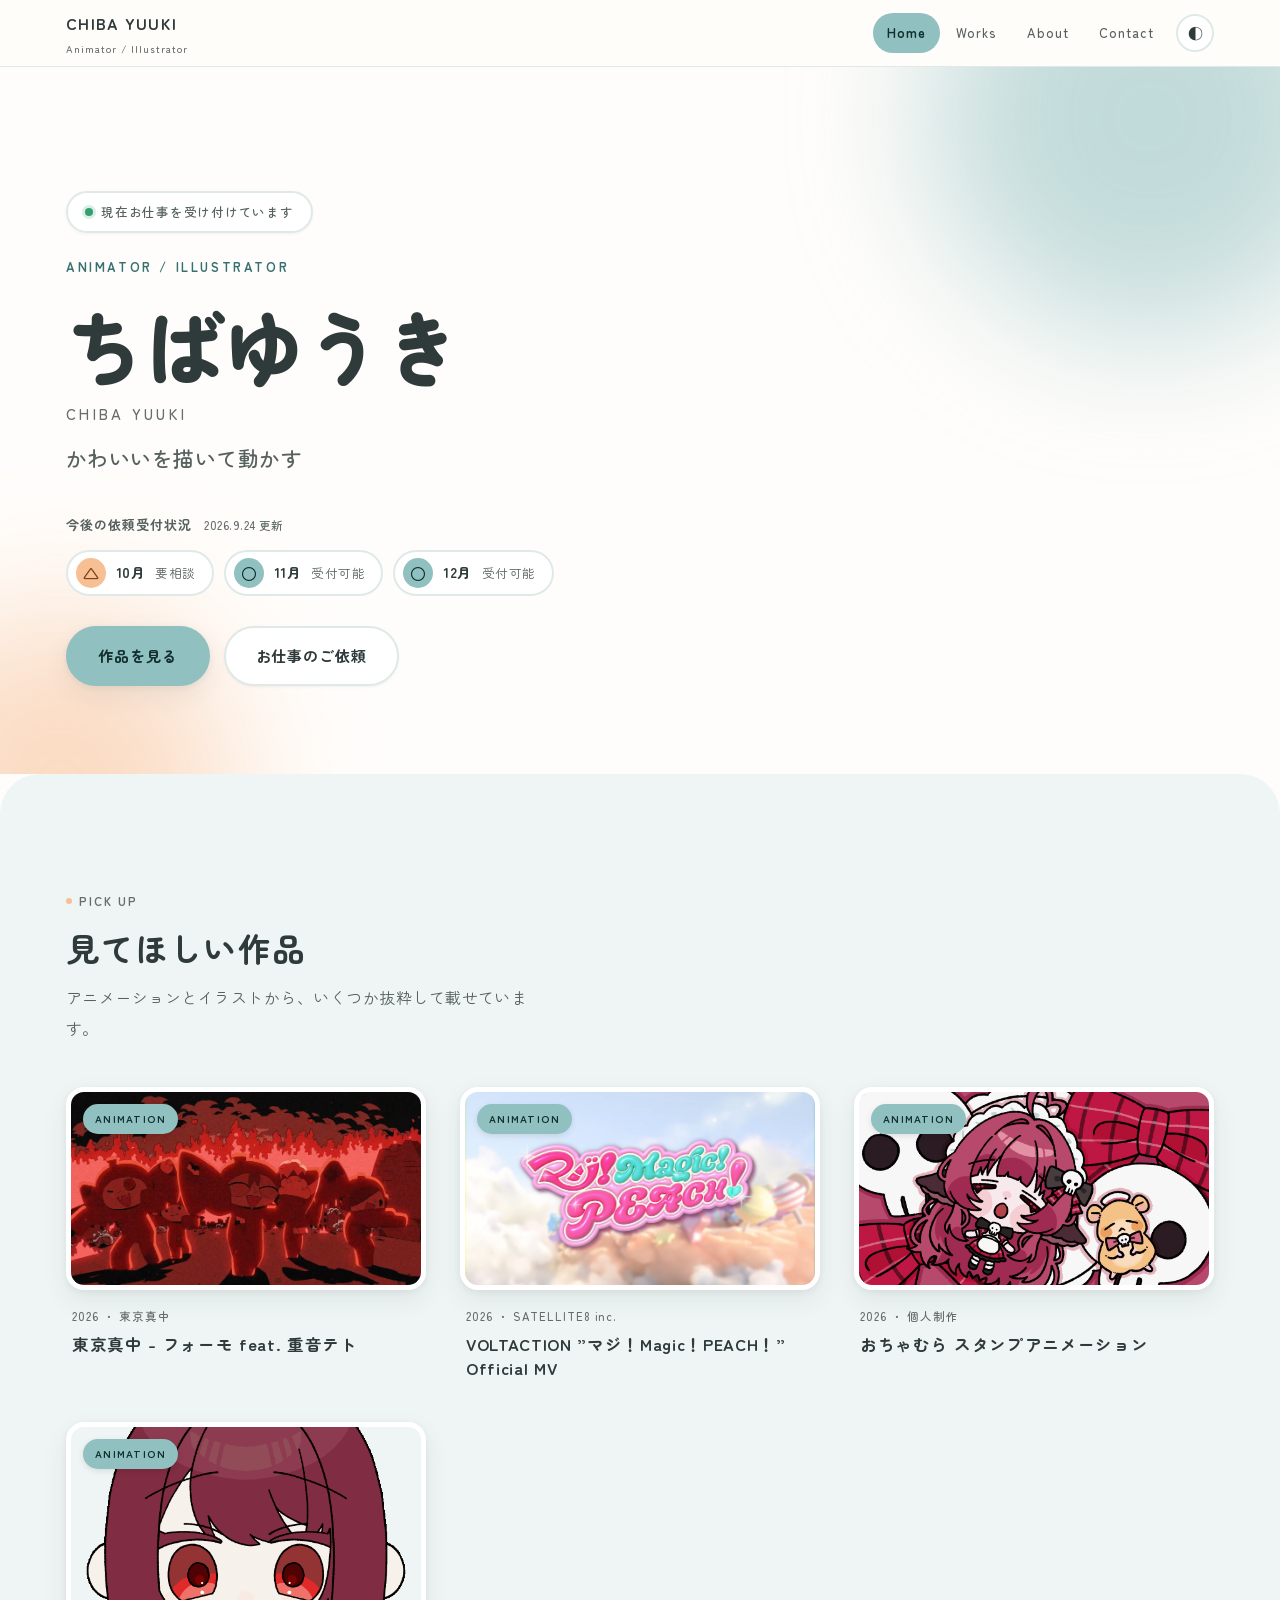
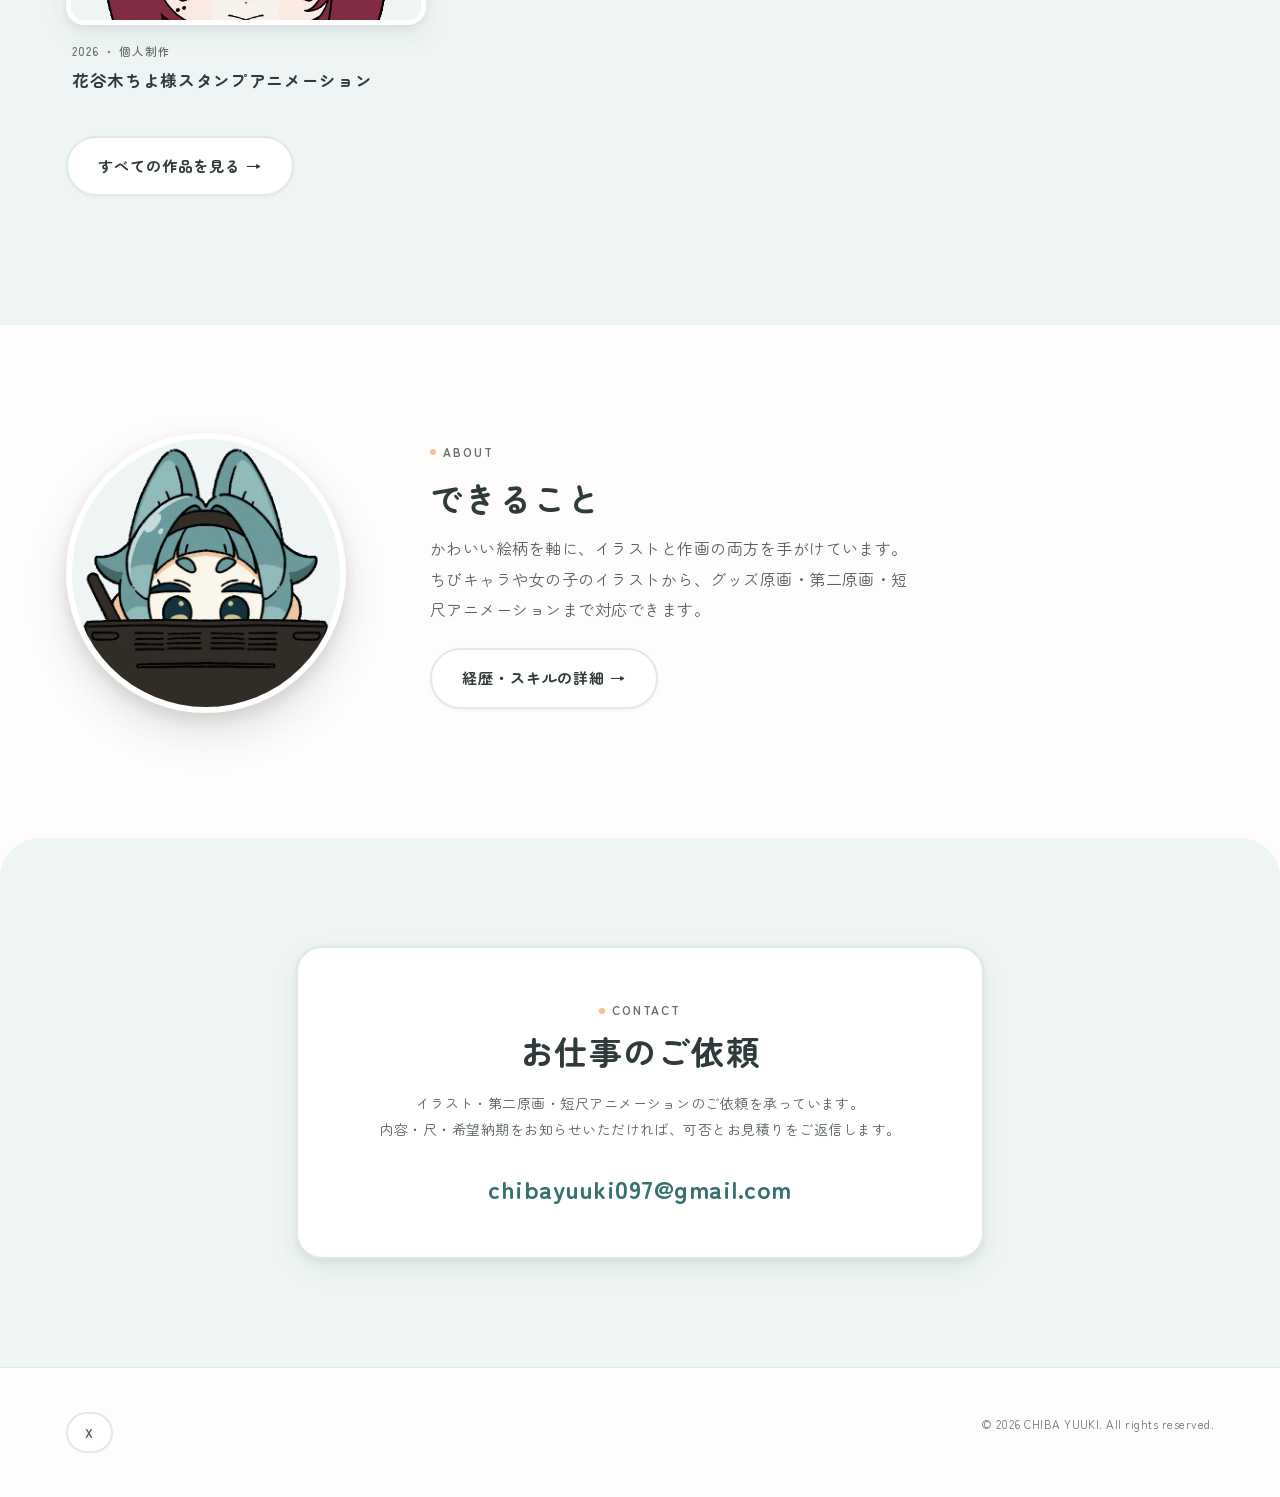
==== commit 57ef186b: "Home と About に今後3か月の依頼受付状況（○△×）を追加 本人の要望で、10〜12月の受付状況を月ごとに ○（受付可能）/ △（要相談）/ ×（受付不可）で表示するようにした。記号だけだと" ====
--- a/index.html
+++ b/index.html
@@ -44,6 +44,7 @@
       <p class="hero__role" data-site="role">Animator / Illustrator</p>
       <h1 class="hero__name"><span data-site="nameJa">ちばゆうき</span><small data-site="name">CHIBA YUUKI</small></h1>
       <p class="hero__tagline" data-site="tagline">かわいいを描いて動かす</p>
+      <div class="availability" data-availability></div>
       <div class="hero__actions">
         <a class="btn" href="works.html">作品を見る</a>
         <a class="btn btn--ghost" href="contact.html">お仕事のご依頼</a>
--- a/assets/css/style.css
+++ b/assets/css/style.css
@@ -230,6 +230,30 @@
 }
 .badge[data-available="false"]::before { background: var(--fg-faint); box-shadow: none; }
 
+/* ---------- 依頼受付状況（今後3か月） ---------- */
+.availability { margin: 0 0 30px; }
+.availability__title {
+  display: flex; flex-wrap: wrap; align-items: baseline; gap: 4px 12px;
+  margin: 0 0 12px; font-size: 13px; font-weight: 700; letter-spacing: .08em; color: var(--fg-muted);
+}
+.availability__title small { font-size: 11.5px; font-weight: 500; letter-spacing: .04em; color: var(--fg-faint); }
+.availability__list { display: flex; flex-wrap: wrap; gap: 10px; list-style: none; margin: 0; padding: 0; }
+.availability__item {
+  display: flex; align-items: center; gap: 10px;
+  background: var(--bg-elev); border: 2px solid var(--border);
+  border-radius: var(--radius-pill); padding: 6px 16px 6px 8px;
+}
+.availability__month { order: 2; font-size: 14px; font-weight: 700; color: var(--fg); }
+.availability__mark {
+  order: 1; display: grid; place-items: center; flex: none;
+  width: 30px; height: 30px; border-radius: 50%;
+  font-size: 16px; font-weight: 900; line-height: 1;
+  background: var(--bg-sub); color: var(--fg-muted);
+}
+.availability__text { order: 3; font-size: 12.5px; color: var(--fg-muted); }
+.availability__item[data-status="open"] .availability__mark { background: var(--accent); color: var(--accent-fg); }
+.availability__item[data-status="limited"] .availability__mark { background: var(--accent-2); color: var(--accent-2-text); }
+
 /* ---------- 6. 作品グリッド ---------- */
 .filters { display: flex; flex-wrap: wrap; gap: 9px; margin-bottom: 30px; }
 .filter {
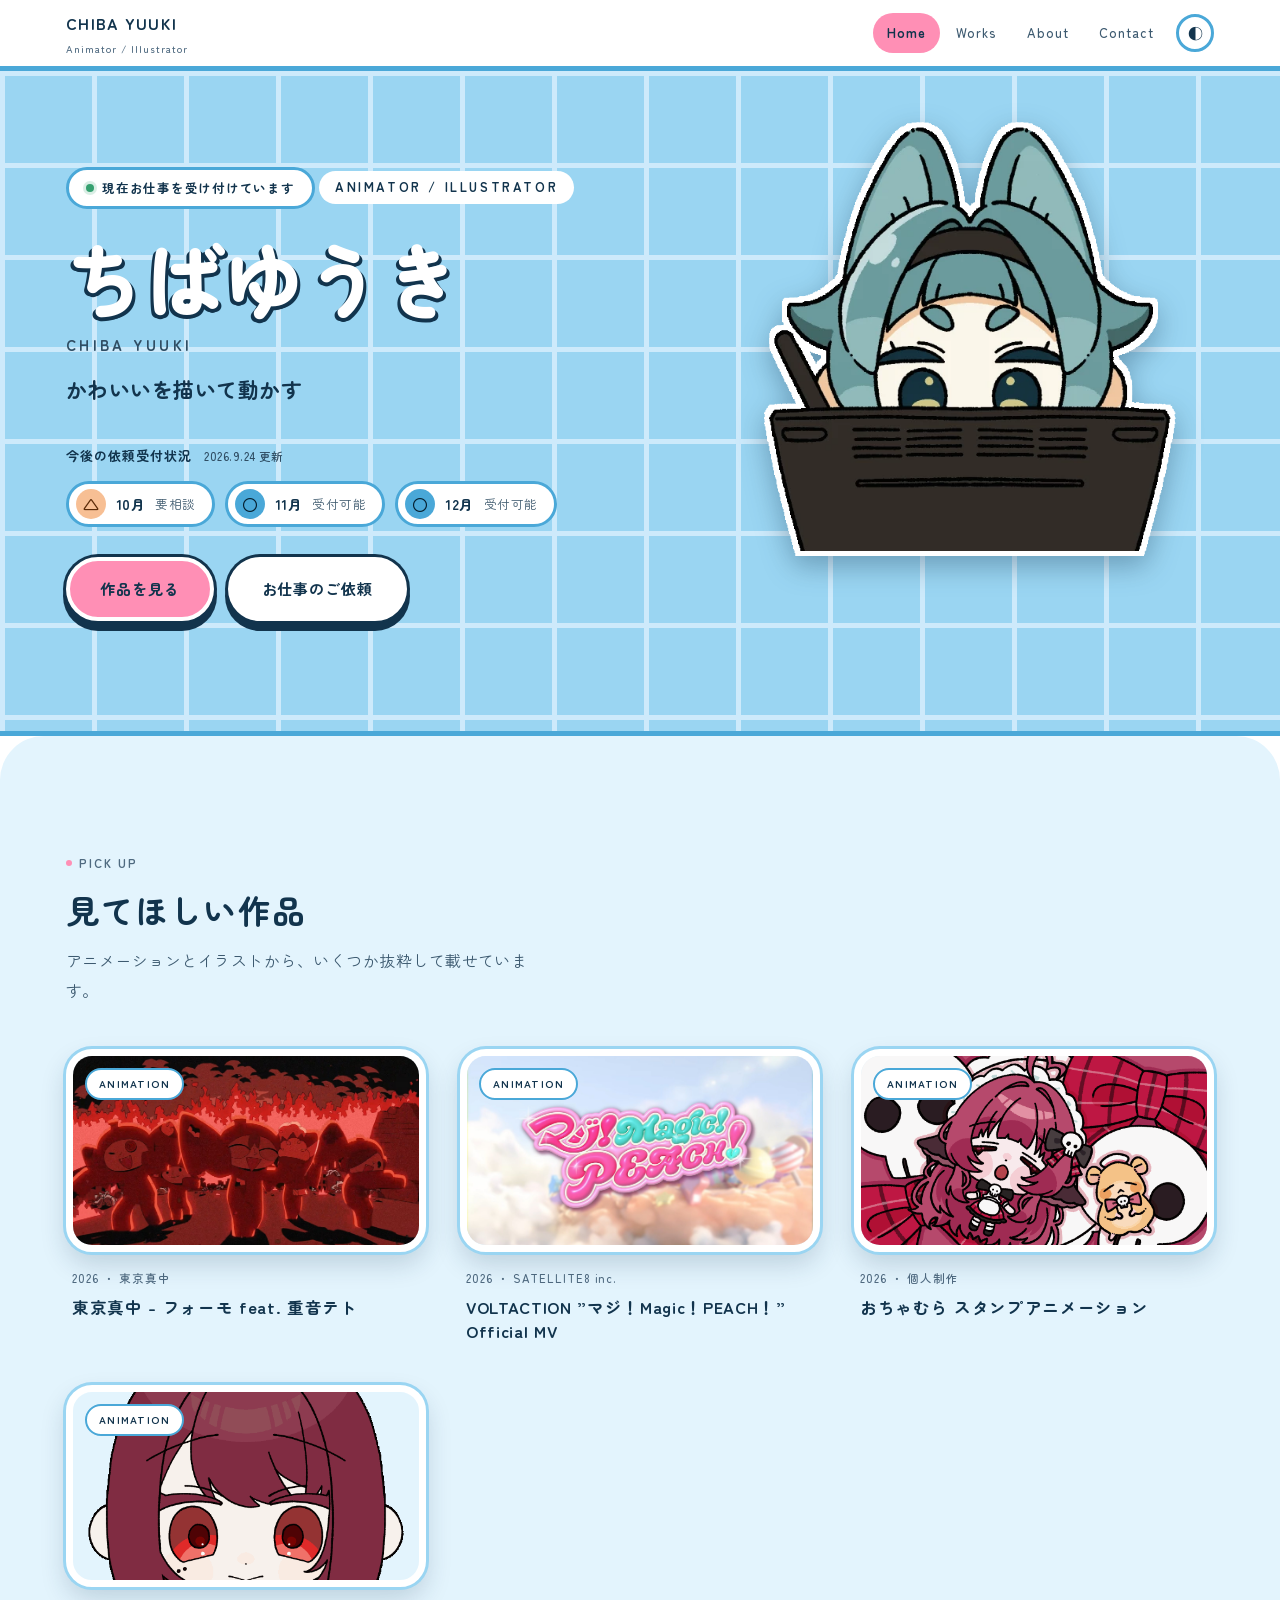
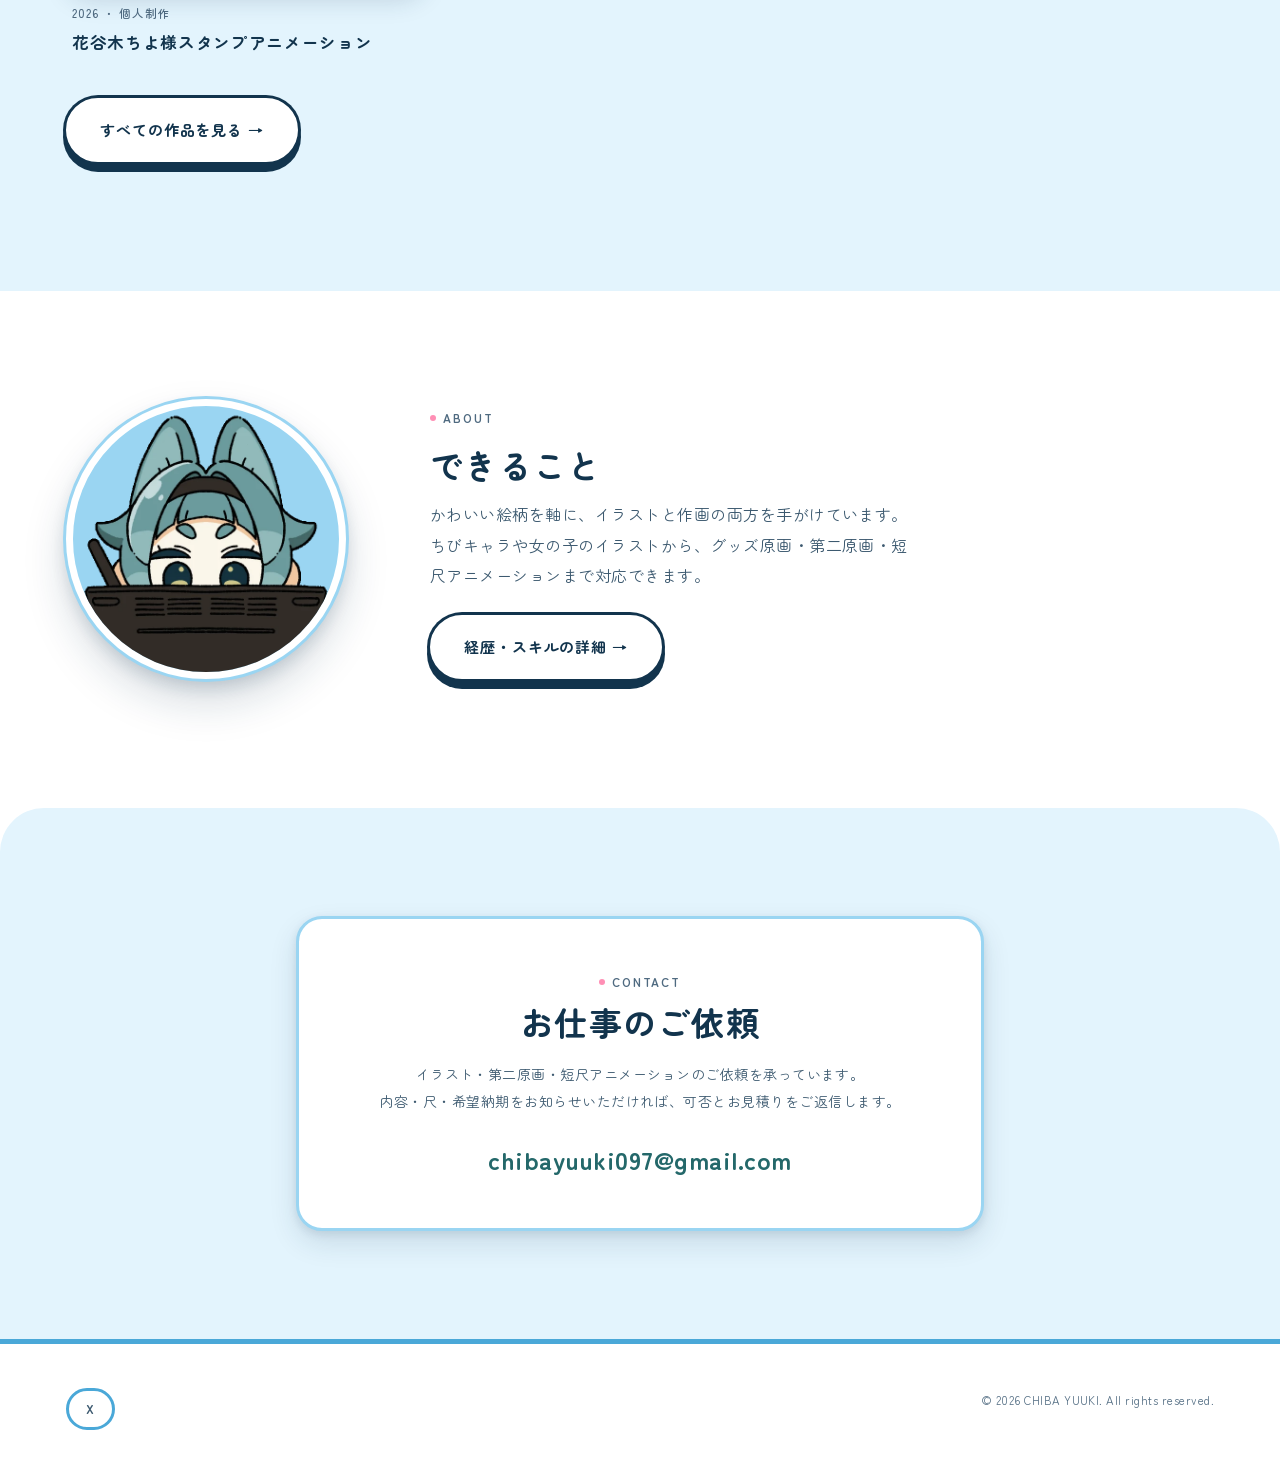
==== commit a795982b: "デザインを作品に寄せた「アクア・タイル」に全面変更 本人の希望で、水着イラストのプールタイル背景・ピンク・白フチの ステッカーをモチーフにした配色とデザインに変えた（検討した3案のうち 案Bを採用）。" ====
--- a/index.html
+++ b/index.html
@@ -39,6 +39,7 @@
 
   <!-- ===== ヒーロー ===== -->
   <section class="hero">
+    <img class="hero__chara" src="assets/img/profile.png" alt="">
     <div class="wrap">
       <span class="badge" data-available="true">現在お仕事を受け付けています</span>
       <p class="hero__role" data-site="role">Animator / Illustrator</p>
--- a/assets/css/style.css
+++ b/assets/css/style.css
@@ -7,26 +7,38 @@
 
 /* ---------- 1. カラートークン（ライト = 既定） ---------- */
 :root {
-  --bg:            #fffdfb;   /* ほんのり暖かい白 */
-  --bg-sub:        #eef5f4;   /* 青緑を薄めたセクション背景 */
+  --bg:            #ffffff;
+  --bg-sub:        #e3f4fd;   /* 水色を薄めたセクション背景（水着イラストのプール色） */
   --bg-elev:       #ffffff;
-  --fg:            #2f3a3a;   /* 線画の黒に寄せた、青緑がかった濃色 */
-  --fg-muted:      #57615f;
-  --fg-faint:      #656e6c;
-  --border:        #dfeae8;
+  --fg:            #12344d;   /* 線画に寄せた濃い紺 */
+  --fg-muted:      #3d5a70;
+  --fg-faint:      #4f6a80;
+  --border:        #bfe3f6;
   --sticker:       #ffffff;   /* 白フチ。作品のステッカー表現に合わせた縁取り */
 
   /* ★ 差し色。--accent は X のヘッダーから取った実際のブランドカラー。
      用途ごとに濃度を分けている。変えるときは必ずセットで変更すること。
-     淡い色をそのまま文字に使うと読めなくなるため（白地で約1.9:1）分離している。 */
+     淡い色をそのまま文字に使うと読めなくなるため分離している。 */
   --accent:        #90c0c0;   /* くすんだ青緑：ボタンの塗り、枠線 */
-  --accent-text:   #367170;   /* 同系の濃色：リンク・見出しの文字 */
+  --accent-text:   #24686a;   /* 同系の濃色：リンク・見出しの文字 */
   --accent-fg:     #123030;   /* --accent の上に乗る文字 */
   --accent-2:      #f7bf94;   /* 差し色2：温かいオレンジ（塗り用） */
-  --accent-2-text: #7e3d12;   /* 同系の濃色：オレンジの上に乗る文字 */
-
-  --shadow:      0 2px 6px rgba(47,58,58,.06), 0 10px 26px rgba(47,58,58,.08);
-  --shadow-lift: 0 6px 14px rgba(47,58,58,.11), 0 20px 40px rgba(47,58,58,.15);
+  --accent-2-text: #5a2a08;   /* 同系の濃色：オレンジの上に乗る文字 */
+
+  /* ★ 作品に寄せたポップな色（水着イラストのプールタイルがモチーフ） */
+  --pink:          #ff8fb5;   /* ボタン・選択中。上に乗る文字は --pink-fg */
+  --pink-fg:       #12344d;
+  --sky:           #4aa8d8;   /* 枠線・区切り線 */
+  --tile:          #9ad5f2;   /* ヒーローのタイル地 */
+  --tile-line:     #cdeafb;   /* タイルの目地 */
+  --on-tile:       #12344d;   /* タイル地の上の文字 */
+  --on-tile-muted: #2f4d63;
+  --pill:          #ffffff;   /* タイル地の上に置く白い札 */
+  --pill-fg:       #12344d;
+  --outline:       #12344d;   /* ボタンの縁取り */
+
+  --shadow:      0 3px 8px rgba(18,52,77,.10), 0 12px 28px rgba(18,52,77,.12);
+  --shadow-lift: 0 8px 16px rgba(18,52,77,.16), 0 22px 44px rgba(18,52,77,.18);
 
   --font-sans: "Zen Maru Gothic", "Hiragino Maru Gothic ProN", "ヒラギノ丸ゴ ProN",
                "M PLUS Rounded 1c", "Hiragino Kaku Gothic ProN", "Hiragino Sans",
@@ -34,45 +46,66 @@
 
   --max:  1180px;
   --gap:  clamp(18px, 3vw, 34px);
-  --radius:      18px;   /* カード・パネル */
+  --radius:      26px;   /* カード・パネル */
   --radius-sm:   12px;   /* 小さめの箱 */
   --radius-pill: 999px;  /* ボタン・タグ */
 }
 
 /* ---------- 2. カラートークン（ダーク） ---------- */
+/* 夜のプール：紺色の水面に、タイルの目地だけがうっすら光る */
 @media (prefers-color-scheme: dark) {
   :root:not([data-theme="light"]) {
-    --bg:            #1d2323;
-    --bg-sub:        #252d2d;
-    --bg-elev:       #2a3333;
-    --fg:            #eef4f3;
-    --fg-muted:      #b3c0be;
-    --fg-faint:      #93a09e;
-    --border:        #3a4544;
+    --bg:            #0f2436;
+    --bg-sub:        #14314a;
+    --bg-elev:       #183a56;
+    --fg:            #eaf6ff;
+    --fg-muted:      #b5cfe2;
+    --fg-faint:      #8fb0c8;
+    --border:        #2a5a7c;
     --sticker:       #ffffff;
     --accent:        #7fb2b2;
     --accent-text:   #9ed0cf;
     --accent-fg:     #123030;
     --accent-2:      #f0b787;
     --accent-2-text: #3d1c05;
+    --pink:          #ff8fb5;
+    --pink-fg:       #12344d;
+    --sky:           #4aa8d8;
+    --tile:          #17476b;
+    --tile-line:     #1f5b85;
+    --on-tile:       #eaf6ff;
+    --on-tile-muted: #cfe3f2;
+    --pill:          #183a56;
+    --pill-fg:       #eaf6ff;
+    --outline:       #06131e;
     --shadow:      0 2px 6px rgba(0,0,0,.32), 0 10px 26px rgba(0,0,0,.40);
     --shadow-lift: 0 6px 14px rgba(0,0,0,.38), 0 20px 40px rgba(0,0,0,.48);
   }
 }
 :root[data-theme="dark"] {
-  --bg:            #1d2323;
-  --bg-sub:        #252d2d;
-  --bg-elev:       #2a3333;
-  --fg:            #eef4f3;
-  --fg-muted:      #b3c0be;
-  --fg-faint:      #93a09e;
-  --border:        #3a4544;
+  --bg:            #0f2436;
+  --bg-sub:        #14314a;
+  --bg-elev:       #183a56;
+  --fg:            #eaf6ff;
+  --fg-muted:      #b5cfe2;
+  --fg-faint:      #8fb0c8;
+  --border:        #2a5a7c;
   --sticker:       #ffffff;
   --accent:        #7fb2b2;
   --accent-text:   #9ed0cf;
   --accent-fg:     #123030;
   --accent-2:      #f0b787;
   --accent-2-text: #3d1c05;
+  --pink:          #ff8fb5;
+  --pink-fg:       #12344d;
+  --sky:           #4aa8d8;
+  --tile:          #17476b;
+  --tile-line:     #1f5b85;
+  --on-tile:       #eaf6ff;
+  --on-tile-muted: #cfe3f2;
+  --pill:          #183a56;
+  --pill-fg:       #eaf6ff;
+  --outline:       #06131e;
   --shadow:      0 2px 6px rgba(0,0,0,.32), 0 10px 26px rgba(0,0,0,.40);
   --shadow-lift: 0 6px 14px rgba(0,0,0,.38), 0 20px 40px rgba(0,0,0,.48);
 }
@@ -105,7 +138,7 @@
 .wrap { width: 100%; max-width: var(--max); margin-inline: auto; padding-inline: 16px; }
 .section { padding-block: clamp(60px, 9vw, 108px); }
 /* 淡水色のセクションは上の角を丸めて、紙を重ねたような見え方にする */
-.section--sub { background: var(--bg-sub); border-radius: 40px 40px 0 0; }
+.section--sub { background: var(--bg-sub); border-radius: 44px 44px 0 0; }
 
 .eyebrow {
   display: inline-flex; align-items: center; gap: 7px;
@@ -114,7 +147,7 @@
 }
 .eyebrow::before {
   content: ""; width: 6px; height: 6px; border-radius: 50%;
-  background: var(--accent-2); flex: none;
+  background: var(--pink); flex: none;
 }
 .section-title { font-size: clamp(23px, 3.4vw, 33px); margin: 0 0 10px; }
 .section-lead { color: var(--fg-muted); max-width: 60ch; margin: 0 0 clamp(28px,4vw,44px); }
@@ -123,30 +156,20 @@
 .btn {
   display: inline-flex; align-items: center; gap: 8px;
   padding: 14px 30px; border-radius: var(--radius-pill);
-  border: 2px solid var(--accent); background: var(--accent); color: var(--accent-fg);
+  border: 4px solid #fff; background: var(--pink); color: var(--pink-fg);
   font-family: inherit; font-size: 15px; font-weight: 700; letter-spacing: .06em;
-  box-shadow: var(--shadow);
+  box-shadow: 0 0 0 3px var(--outline), 0 7px 0 3px var(--outline);
   cursor: pointer; transition: transform .22s cubic-bezier(.34,1.3,.5,1), box-shadow .22s;
 }
-.btn:hover { transform: translateY(-3px); box-shadow: var(--shadow-lift); }
-.btn:active { transform: translateY(-1px); }
-.btn--ghost {
-  background: var(--bg-elev); color: var(--fg); border-color: var(--border);
-  box-shadow: 0 1px 3px rgba(47,58,58,.06);
-}
-.btn--ghost:hover { border-color: var(--accent); box-shadow: var(--shadow); }
+.btn:hover { transform: translateY(-3px); box-shadow: 0 0 0 3px var(--outline), 0 10px 0 3px var(--outline); }
+.btn:active { transform: translateY(0); box-shadow: 0 0 0 3px var(--outline), 0 5px 0 3px var(--outline); }
+.btn--ghost { background: #fff; color: #12344d; }
 
 /* ---------- 4. ヘッダー ---------- */
 .site-header {
   position: sticky; top: 0; z-index: 50;
   background: var(--bg);
-  border-bottom: 1px solid var(--border);
-}
-@supports (backdrop-filter: blur(1px)) {
-  .site-header {
-    background: color-mix(in srgb, var(--bg) 82%, transparent);
-    backdrop-filter: saturate(170%) blur(14px);
-  }
+  border-bottom: 5px solid var(--sky);
 }
 .site-header__inner {
   display: flex; align-items: center; justify-content: space-between;
@@ -161,14 +184,14 @@
   color: var(--fg-muted); border-radius: var(--radius-pill); transition: color .18s, background .18s;
 }
 .nav a:hover { color: var(--accent-text); background: var(--bg-sub); }
-.nav a[aria-current="page"] { color: var(--accent-fg); background: var(--accent); font-weight: 700; }
+.nav a[aria-current="page"] { color: var(--pink-fg); background: var(--pink); font-weight: 700; }
 .icon-btn {
   display: grid; place-items: center; width: 38px; height: 38px; flex: none;
-  border: 2px solid var(--border); border-radius: 50%;
+  border: 3px solid var(--sky); border-radius: 50%;
   background: var(--bg-elev); color: var(--fg); cursor: pointer; font-size: 15px; line-height: 1;
   transition: border-color .18s, transform .18s;
 }
-.icon-btn:hover { border-color: var(--accent); transform: rotate(-12deg); }
+.icon-btn:hover { border-color: var(--pink); transform: rotate(-12deg); }
 .nav-toggle { display: none; }
 .nav-toggle:hover { transform: none; }
 
@@ -187,42 +210,48 @@
 }
 
 /* ---------- 5. ヒーロー ---------- */
+/* 水着イラストの背景（プールのタイル）をモチーフにした水色の地 */
 .hero {
   position: relative; overflow: hidden;
-  padding-block: clamp(56px, 11vw, 124px) clamp(48px, 8vw, 88px);
-}
-/* 背景のふんわりした光。水色とピンクを1つずつ置く */
-.hero::before, .hero::after {
-  content: ""; position: absolute; border-radius: 50%;
-  filter: blur(70px); opacity: .55; pointer-events: none;
-}
-.hero::before { width: 440px; height: 440px; background: var(--accent);   top: -170px; right: -90px; }
-.hero::after  { width: 340px; height: 340px; background: var(--accent-2); bottom: -180px; left: -110px; }
-@media (prefers-color-scheme: dark) {
-  :root:not([data-theme="light"]) .hero::before,
-  :root:not([data-theme="light"]) .hero::after { opacity: .26; }
-}
-:root[data-theme="dark"] .hero::before,
-:root[data-theme="dark"] .hero::after { opacity: .26; }
+  padding-block: clamp(48px, 8vw, 96px) clamp(64px, 9vw, 110px);
+  background-color: var(--tile);
+  background-image:
+    linear-gradient(var(--tile-line) 5px, transparent 5px),
+    linear-gradient(90deg, var(--tile-line) 5px, transparent 5px);
+  background-size: 92px 92px;
+  border-bottom: 5px solid var(--sky);
+}
 .hero > .wrap { position: relative; z-index: 1; }
-
-.hero__name { font-size: clamp(36px, 8.5vw, 78px); line-height: 1.2; letter-spacing: .02em; margin: 0 0 16px; font-weight: 900; }
+/* キャラのステッカー。白フチは drop-shadow を4方向に重ねて作る */
+.hero__chara {
+  position: absolute; z-index: 1; right: 7%; top: 40px; width: min(440px, 38vw); height: auto;
+  filter: drop-shadow(5px 0 0 #fff) drop-shadow(-5px 0 0 #fff) drop-shadow(0 5px 0 #fff) drop-shadow(0 -5px 0 #fff)
+          drop-shadow(0 10px 14px rgba(18,52,77,.35));
+  animation: bob 3.2s ease-in-out infinite;
+}
+@keyframes bob { 0%, 100% { transform: translateY(0) rotate(-2deg); } 50% { transform: translateY(-14px) rotate(2deg); } }
+@media (max-width: 720px) { .hero__chara { width: 150px; right: 8px; top: 16px; } }
+
+.hero__name {
+  font-size: clamp(36px, 8.5vw, 78px); line-height: 1.2; letter-spacing: .02em; margin: 0 0 16px; font-weight: 900;
+  color: #fff; text-shadow: 0 4px 0 #12344d, 3px 3px 0 #12344d, -3px 3px 0 #12344d;
+}
 .hero__name small {
   display: block; font-size: clamp(12px, 1.7vw, 15px); letter-spacing: .22em;
-  color: var(--fg-faint); font-weight: 500; margin-top: 12px;
+  color: var(--on-tile-muted); font-weight: 700; margin-top: 12px; text-shadow: none;
 }
 .hero__role {
-  font-size: 13px; letter-spacing: .2em; text-transform: uppercase;
-  color: var(--accent-text); font-weight: 700; margin: 0 0 20px;
-}
-.hero__tagline { font-size: clamp(17px, 2.3vw, 21px); color: var(--fg-muted); max-width: 46ch; margin: 0 0 34px; font-weight: 500; }
+  display: inline-block; font-size: 13px; letter-spacing: .2em; text-transform: uppercase;
+  color: var(--pill-fg); background: var(--pill); font-weight: 700; margin: 0 0 20px;
+  padding: 4px 16px; border-radius: var(--radius-pill);
+}
+.hero__tagline { font-size: clamp(17px, 2.3vw, 21px); color: var(--on-tile); max-width: 46ch; margin: 0 0 34px; font-weight: 700; }
 .hero__actions { display: flex; flex-wrap: wrap; gap: 14px; }
 .badge {
   display: inline-flex; align-items: center; gap: 8px;
-  font-size: 12.5px; font-weight: 500; letter-spacing: .06em; color: var(--fg-muted);
-  background: var(--bg-elev); border: 2px solid var(--border);
-  border-radius: var(--radius-pill); padding: 7px 17px; margin-bottom: 22px;
-  box-shadow: 0 1px 3px rgba(47,58,58,.06);
+  font-size: 12.5px; font-weight: 700; letter-spacing: .06em; color: var(--pill-fg);
+  background: var(--pill); border: 3px solid var(--sky);
+  border-radius: var(--radius-pill); padding: 6px 17px; margin-bottom: 22px;
 }
 .badge::before {
   content: ""; width: 8px; height: 8px; border-radius: 50%; background: #35a06f; flex: none;
@@ -238,33 +267,35 @@
 }
 .availability__title small { font-size: 11.5px; font-weight: 500; letter-spacing: .04em; color: var(--fg-faint); }
 .availability__list { display: flex; flex-wrap: wrap; gap: 10px; list-style: none; margin: 0; padding: 0; }
+.hero .availability__title { color: var(--on-tile); }
+.hero .availability__title small { color: var(--on-tile-muted); }
 .availability__item {
   display: flex; align-items: center; gap: 10px;
-  background: var(--bg-elev); border: 2px solid var(--border);
-  border-radius: var(--radius-pill); padding: 6px 16px 6px 8px;
-}
-.availability__month { order: 2; font-size: 14px; font-weight: 700; color: var(--fg); }
+  background: var(--pill); border: 3px solid var(--sky);
+  border-radius: var(--radius-pill); padding: 5px 16px 5px 7px;
+}
+.availability__month { order: 2; font-size: 14px; font-weight: 700; color: var(--pill-fg); }
 .availability__mark {
   order: 1; display: grid; place-items: center; flex: none;
   width: 30px; height: 30px; border-radius: 50%;
   font-size: 16px; font-weight: 900; line-height: 1;
   background: var(--bg-sub); color: var(--fg-muted);
 }
-.availability__text { order: 3; font-size: 12.5px; color: var(--fg-muted); }
-.availability__item[data-status="open"] .availability__mark { background: var(--accent); color: var(--accent-fg); }
+.availability__text { order: 3; font-size: 12.5px; color: var(--pill-fg); opacity: .8; }
+.availability__item[data-status="open"] .availability__mark { background: var(--sky); color: #06202f; }
 .availability__item[data-status="limited"] .availability__mark { background: var(--accent-2); color: var(--accent-2-text); }
 
 /* ---------- 6. 作品グリッド ---------- */
 .filters { display: flex; flex-wrap: wrap; gap: 9px; margin-bottom: 30px; }
 .filter {
   padding: 9px 21px; font-size: 13.5px; font-weight: 700; letter-spacing: .06em; font-family: inherit;
-  border: 2px solid var(--border); border-radius: var(--radius-pill);
+  border: 3px solid var(--sky); border-radius: var(--radius-pill);
   background: var(--bg-elev); color: var(--fg-muted); cursor: pointer;
   transition: transform .2s cubic-bezier(.34,1.3,.5,1), border-color .2s, color .2s;
 }
-.filter:hover { color: var(--accent-text); border-color: var(--accent); transform: translateY(-2px); }
+.filter:hover { color: var(--fg); border-color: var(--pink); transform: translateY(-2px); }
 .filter[aria-pressed="true"] {
-  background: var(--accent); color: var(--accent-fg); border-color: var(--accent);
+  background: var(--pink); color: var(--pink-fg); border-color: var(--pink);
   box-shadow: var(--shadow);
 }
 
@@ -275,11 +306,11 @@
 .card__media {
   position: relative; overflow: hidden; border-radius: var(--radius);
   background: var(--bg-sub); aspect-ratio: 16 / 9;
-  border: 5px solid var(--sticker);
-  box-shadow: var(--shadow);
-  transition: border-color .25s, box-shadow .25s;
-}
-.card:hover .card__media { border-color: var(--accent); box-shadow: var(--shadow-lift); }
+  border: 7px solid var(--sticker);
+  box-shadow: 0 0 0 3px var(--tile), 0 12px 26px rgba(18,52,77,.18);
+  transition: box-shadow .25s;
+}
+.card:hover .card__media { box-shadow: 0 0 0 3px var(--pink), 0 18px 34px rgba(18,52,77,.24); }
 .card[data-category="illustration"] .card__media { aspect-ratio: 4 / 3; }
 .card__media img, .card__media video {
   width: 100%; height: 100%; object-fit: cover;
@@ -293,15 +324,14 @@
 .card__type {
   position: absolute; left: 12px; top: 12px; z-index: 2;
   font-size: 10.5px; letter-spacing: .12em; font-weight: 700; text-transform: uppercase;
-  background: var(--accent); color: var(--accent-fg);
-  padding: 5px 12px; border-radius: var(--radius-pill);
-  box-shadow: 0 2px 6px rgba(0,0,0,.10);
-}
-.card[data-category="illustration"] .card__type { background: var(--accent-2); color: var(--accent-2-text); }
+  background: #fff; color: #12344d; border: 2px solid var(--sky);
+  padding: 4px 12px; border-radius: var(--radius-pill);
+}
+.card[data-category="illustration"] .card__type { border-color: var(--pink); }
 .card__body { padding: 16px 6px 0; }
 .card__meta { font-size: 11.5px; letter-spacing: .08em; color: var(--fg-faint); margin: 0 0 6px; font-weight: 500; }
 .card__title { font-size: 16.5px; margin: 0 0 7px; transition: color .18s; }
-.card:hover .card__title { color: var(--accent-text); }
+.card:hover .card__title { color: var(--accent-text); text-decoration: underline wavy var(--pink) 2px; text-underline-offset: 5px; }
 .card__summary { font-size: 13.5px; color: var(--fg-muted); line-height: 1.8; margin: 0; }
 
 .empty { color: var(--fg-muted); padding: 40px 0; }
@@ -325,7 +355,7 @@
 .player {
   position: relative; width: 100%; aspect-ratio: 16 / 9; background: #000;
   border-radius: var(--radius); overflow: hidden;
-  border: 5px solid var(--sticker); box-shadow: var(--shadow);
+  border: 7px solid var(--sticker); box-shadow: 0 0 0 3px var(--tile), var(--shadow);
 }
 .player iframe, .player video { position: absolute; inset: 0; width: 100%; height: 100%; border: 0; }
 .player--empty {
@@ -349,7 +379,7 @@
 .spec dd { margin: 0; }
 
 .stills { display: grid; gap: 16px; margin-top: 30px; }
-.stills img { width: 100%; border-radius: var(--radius); border: 5px solid var(--sticker); box-shadow: var(--shadow); }
+.stills img { width: 100%; border-radius: var(--radius); border: 7px solid var(--sticker); box-shadow: 0 0 0 3px var(--tile), var(--shadow); }
 
 .credit { font-size: 11.5px; color: var(--fg-faint); margin-top: 30px; }
 
@@ -368,8 +398,8 @@
 /* 丸いプロフィール画像。四角より柔らかく見える */
 .portrait {
   width: 100%; max-width: 280px; aspect-ratio: 1; object-fit: cover;
-  border-radius: 50%; border: 6px solid var(--sticker);
-  background: var(--bg-sub); box-shadow: var(--shadow-lift);
+  border-radius: 50%; border: 7px solid var(--sticker);
+  background: var(--tile); box-shadow: 0 0 0 3px var(--tile), var(--shadow-lift);
 }
 
 .skill-group { margin-bottom: 28px; }
@@ -380,11 +410,11 @@
 .chips { display: flex; flex-wrap: wrap; gap: 9px; }
 .chip {
   font-size: 13.5px; font-weight: 500;
-  border: 2px solid var(--border); border-radius: var(--radius-pill);
-  padding: 7px 17px; background: var(--bg-elev);
+  border: 3px solid var(--sky); border-radius: var(--radius-pill);
+  padding: 6px 17px; background: var(--bg-elev);
   transition: border-color .18s, transform .18s;
 }
-.chip:hover { border-color: var(--accent); transform: translateY(-2px); }
+.chip:hover { border-color: var(--pink); transform: translateY(-2px); }
 
 .timeline li {
   display: grid; grid-template-columns: 92px 1fr; gap: 16px;
@@ -394,7 +424,7 @@
 .timeline b { color: var(--accent-text); font-weight: 700; font-size: 13px; letter-spacing: .06em; }
 
 .contact-card {
-  border: 2px solid var(--border); border-radius: 26px;
+  border: 3px solid var(--tile); border-radius: 26px;
   background: var(--bg-elev); padding: clamp(26px, 4vw, 44px); box-shadow: var(--shadow);
 }
 .mail {
@@ -408,7 +438,7 @@
 .steps li::before {
   content: counter(s); position: absolute; left: 0; top: 2px;
   width: 30px; height: 30px; display: grid; place-items: center;
-  border-radius: 50%; background: var(--accent-2); color: var(--accent-2-text);
+  border-radius: 50%; background: var(--pink); color: var(--pink-fg);
   font-size: 13px; font-weight: 700;
 }
 .steps li b { color: var(--fg); display: block; font-size: 15px; }
@@ -420,18 +450,19 @@
 }
 
 /* ---------- 9. フッター ---------- */
-.site-footer { border-top: 1px solid var(--border); padding-block: 44px; }
+.site-footer { border-top: 5px solid var(--sky); padding-block: 44px; }
 .site-footer__inner { display: flex; flex-wrap: wrap; gap: 18px; justify-content: space-between; align-items: center; }
 .socials { display: flex; flex-wrap: wrap; gap: 8px; }
 .socials a {
   font-size: 12.5px; font-weight: 700; letter-spacing: .06em; color: var(--fg-muted);
-  border: 2px solid var(--border); border-radius: var(--radius-pill); padding: 7px 17px;
+  border: 3px solid var(--sky); border-radius: var(--radius-pill); padding: 6px 17px;
   background: var(--bg-elev);
   transition: color .18s, border-color .18s, transform .18s;
 }
-.socials a:hover { color: var(--accent-text); border-color: var(--accent); transform: translateY(-2px); }
+.socials a:hover { color: var(--fg); border-color: var(--pink); transform: translateY(-2px); }
 .copyright { font-size: 11.5px; color: var(--fg-faint); }
 
 @media (prefers-reduced-motion: reduce) {
+  .hero__chara { animation: none; }
   *, *::before, *::after { animation-duration: .01ms !important; transition-duration: .01ms !important; scroll-behavior: auto !important; }
 }
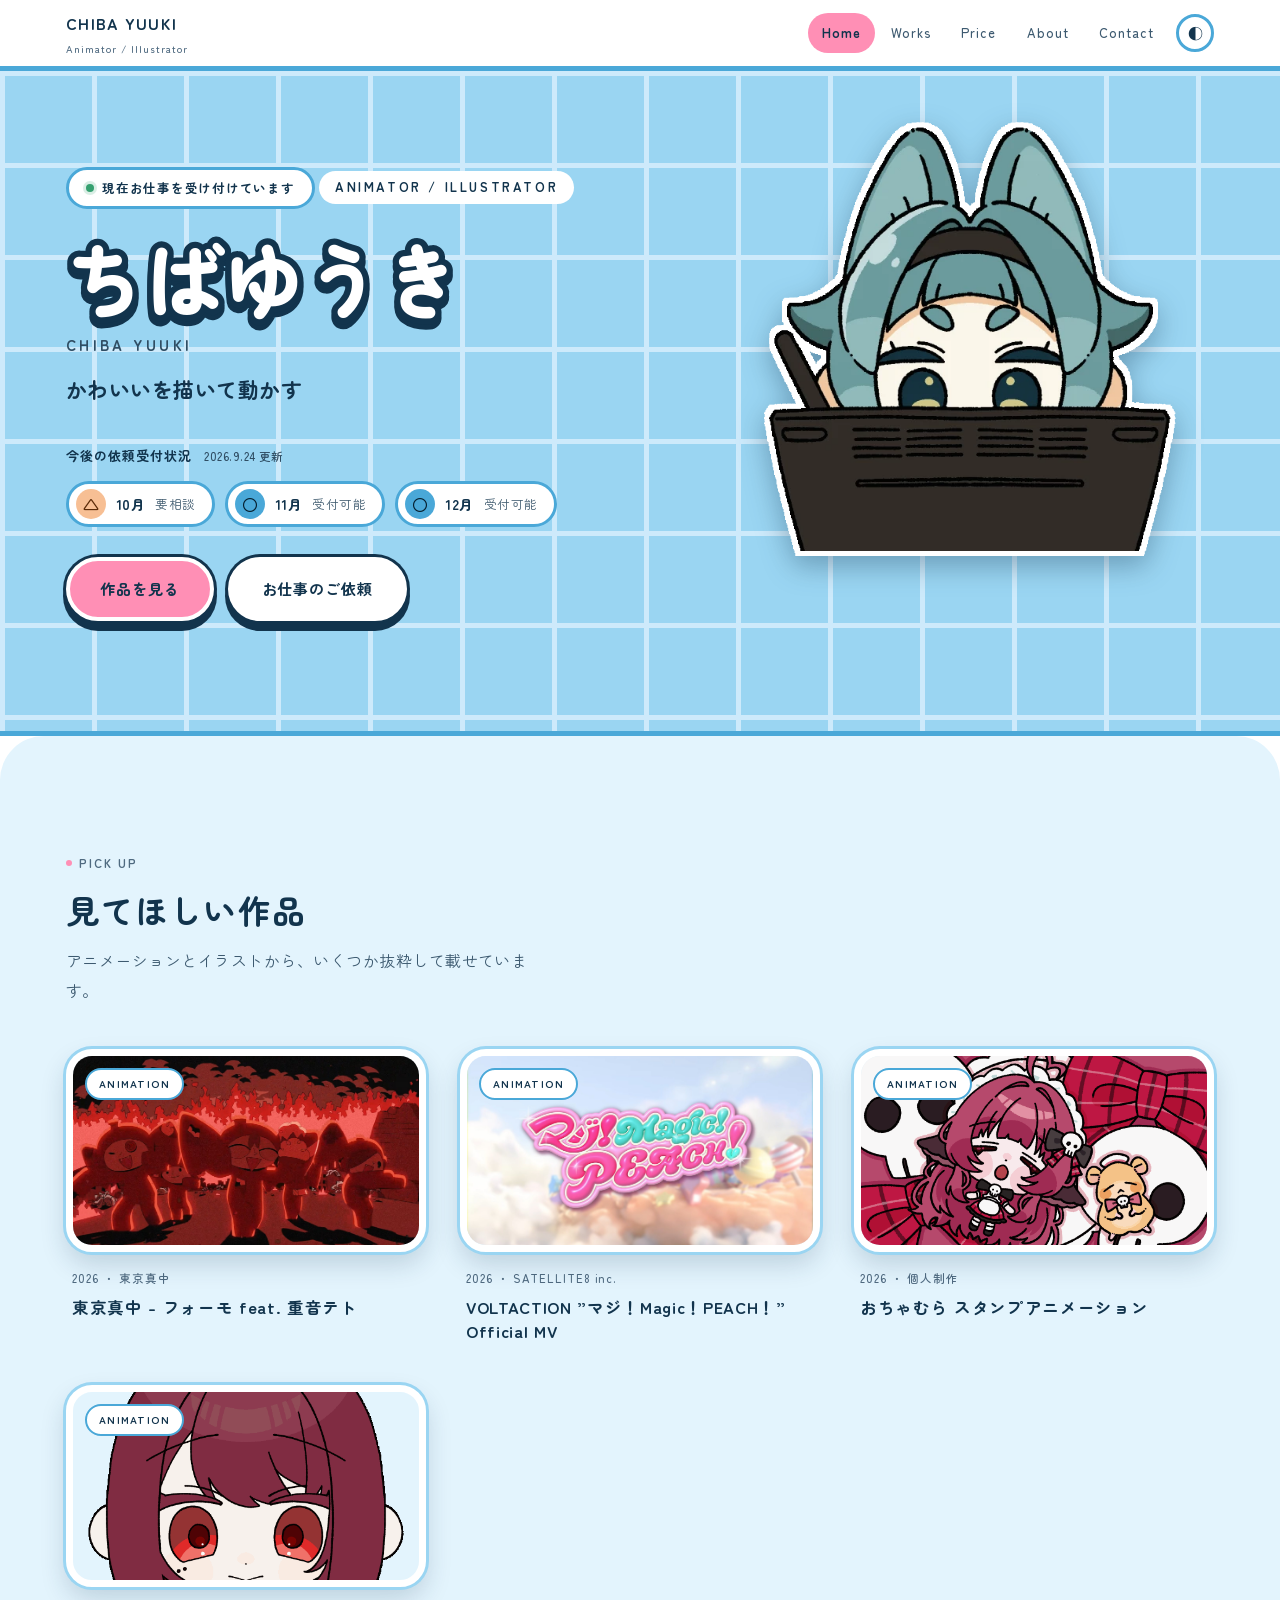
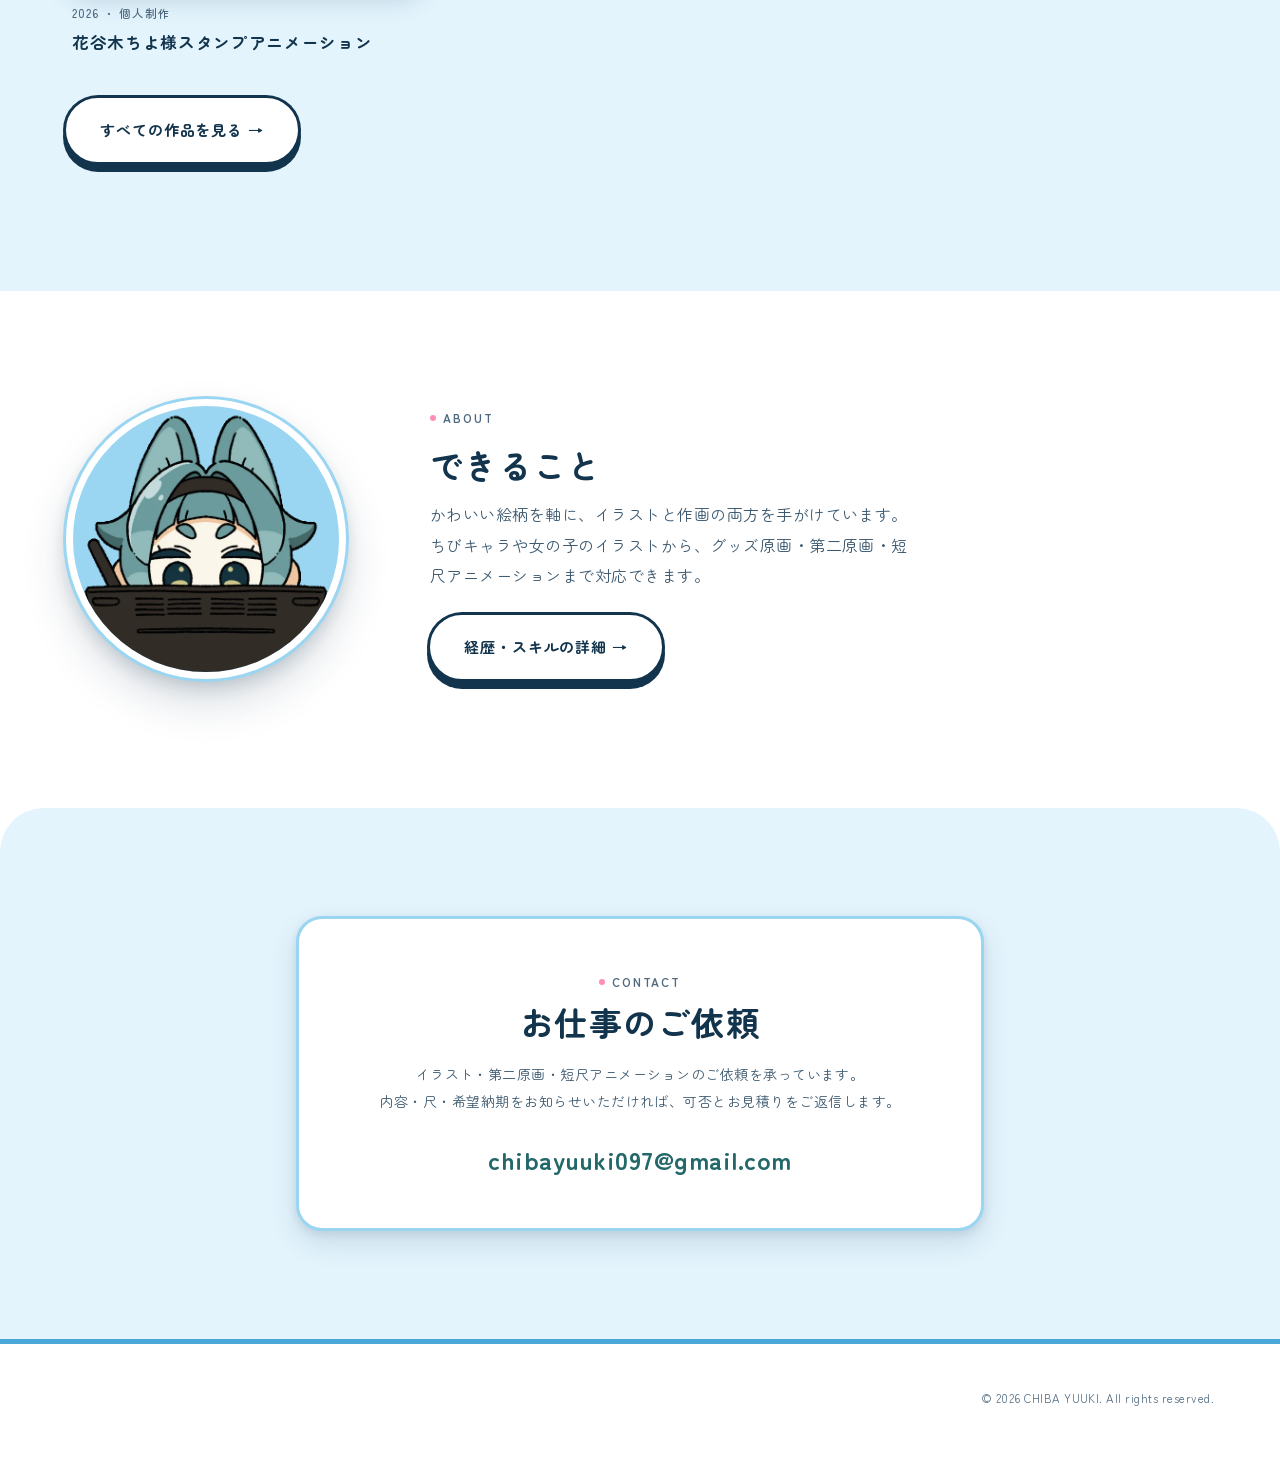
==== commit 20b2d63b: "料金表の「Price」ページを新設 本人が決めた料金（第二原画・GIFアニメ・ちびキャラ・アイコン/SNS素材）と、 納期の目安・修正回数・商用利用の扱いを載せるページを追加し、全ページの ナビに P" ====
--- a/index.html
+++ b/index.html
@@ -26,6 +26,7 @@
       <nav class="nav" id="nav">
         <a href="index.html" aria-current="page">Home</a>
         <a href="works.html">Works</a>
+        <a href="price.html">Price</a>
         <a href="about.html">About</a>
         <a href="contact.html">Contact</a>
       </nav>
--- a/assets/css/style.css
+++ b/assets/css/style.css
@@ -234,7 +234,13 @@
 
 .hero__name {
   font-size: clamp(36px, 8.5vw, 78px); line-height: 1.2; letter-spacing: .02em; margin: 0 0 16px; font-weight: 900;
-  color: #fff; text-shadow: 0 4px 0 #12344d, 3px 3px 0 #12344d, -3px 3px 0 #12344d;
+  color: #fff;
+}
+/* 名前は文字の外側をぐるっと縁取る（paint-order で線を塗りの下に回し、外側だけを見せる） */
+.hero__name > span {
+  display: inline-block; color: #fff;
+  -webkit-text-stroke: .16em var(--outline); paint-order: stroke fill; stroke-linejoin: round;
+  filter: drop-shadow(0 .07em 0 var(--outline));
 }
 .hero__name small {
   display: block; font-size: clamp(12px, 1.7vw, 15px); letter-spacing: .22em;
@@ -336,6 +342,39 @@
 
 .empty { color: var(--fg-muted); padding: 40px 0; }
 
+/* ---------- 料金表 ---------- */
+.prices { max-width: 760px; }
+.prices__list { display: grid; gap: 14px; }
+.prices__item {
+  display: flex; flex-wrap: wrap; align-items: baseline; justify-content: space-between; gap: 4px 20px;
+  background: var(--bg-elev); border: 3px solid var(--sky); border-radius: var(--radius);
+  padding: 18px 26px;
+}
+.prices__name { font-size: 17px; font-weight: 700; }
+.prices__amount { font-size: clamp(20px, 3.4vw, 26px); font-weight: 900; color: var(--accent-text); }
+.prices__amount small { font-size: 13px; font-weight: 500; color: var(--fg-muted); }
+.prices__notes { margin: 28px 0 0; background: var(--bg-sub); border-radius: var(--radius); padding: 8px 26px; }
+.prices__notes > div {
+  display: grid; grid-template-columns: 96px 1fr; gap: 12px;
+  padding: 14px 0; border-bottom: 2px dotted var(--border); font-size: 14.5px;
+}
+.prices__notes > div:last-child { border-bottom: 0; }
+.prices__notes dt { color: var(--fg-muted); font-size: 12.5px; letter-spacing: .08em; font-weight: 700; margin: 0; }
+.prices__notes dd { margin: 0; }
+
+/* ---------- 参加クレジット（文字だけの一覧） ---------- */
+.credits { display: grid; gap: 28px; max-width: 760px; }
+.credits__year h3 {
+  display: inline-block; font-size: 14px; letter-spacing: .12em; margin: 0 0 8px;
+  padding: 3px 16px; border-radius: var(--radius-pill); background: var(--pink); color: var(--pink-fg);
+}
+.credits__year li {
+  display: flex; flex-wrap: wrap; justify-content: space-between; gap: 2px 16px;
+  padding: 11px 0; border-bottom: 2px dotted var(--border); font-size: 14.5px;
+}
+.credits__title { font-weight: 500; }
+.credits__role { color: var(--fg-muted); font-size: 13px; white-space: nowrap; }
+
 /* ---------- 7. 作品詳細 ---------- */
 .detail__head { padding-block: clamp(32px, 6vw, 60px) 28px; }
 .back {
